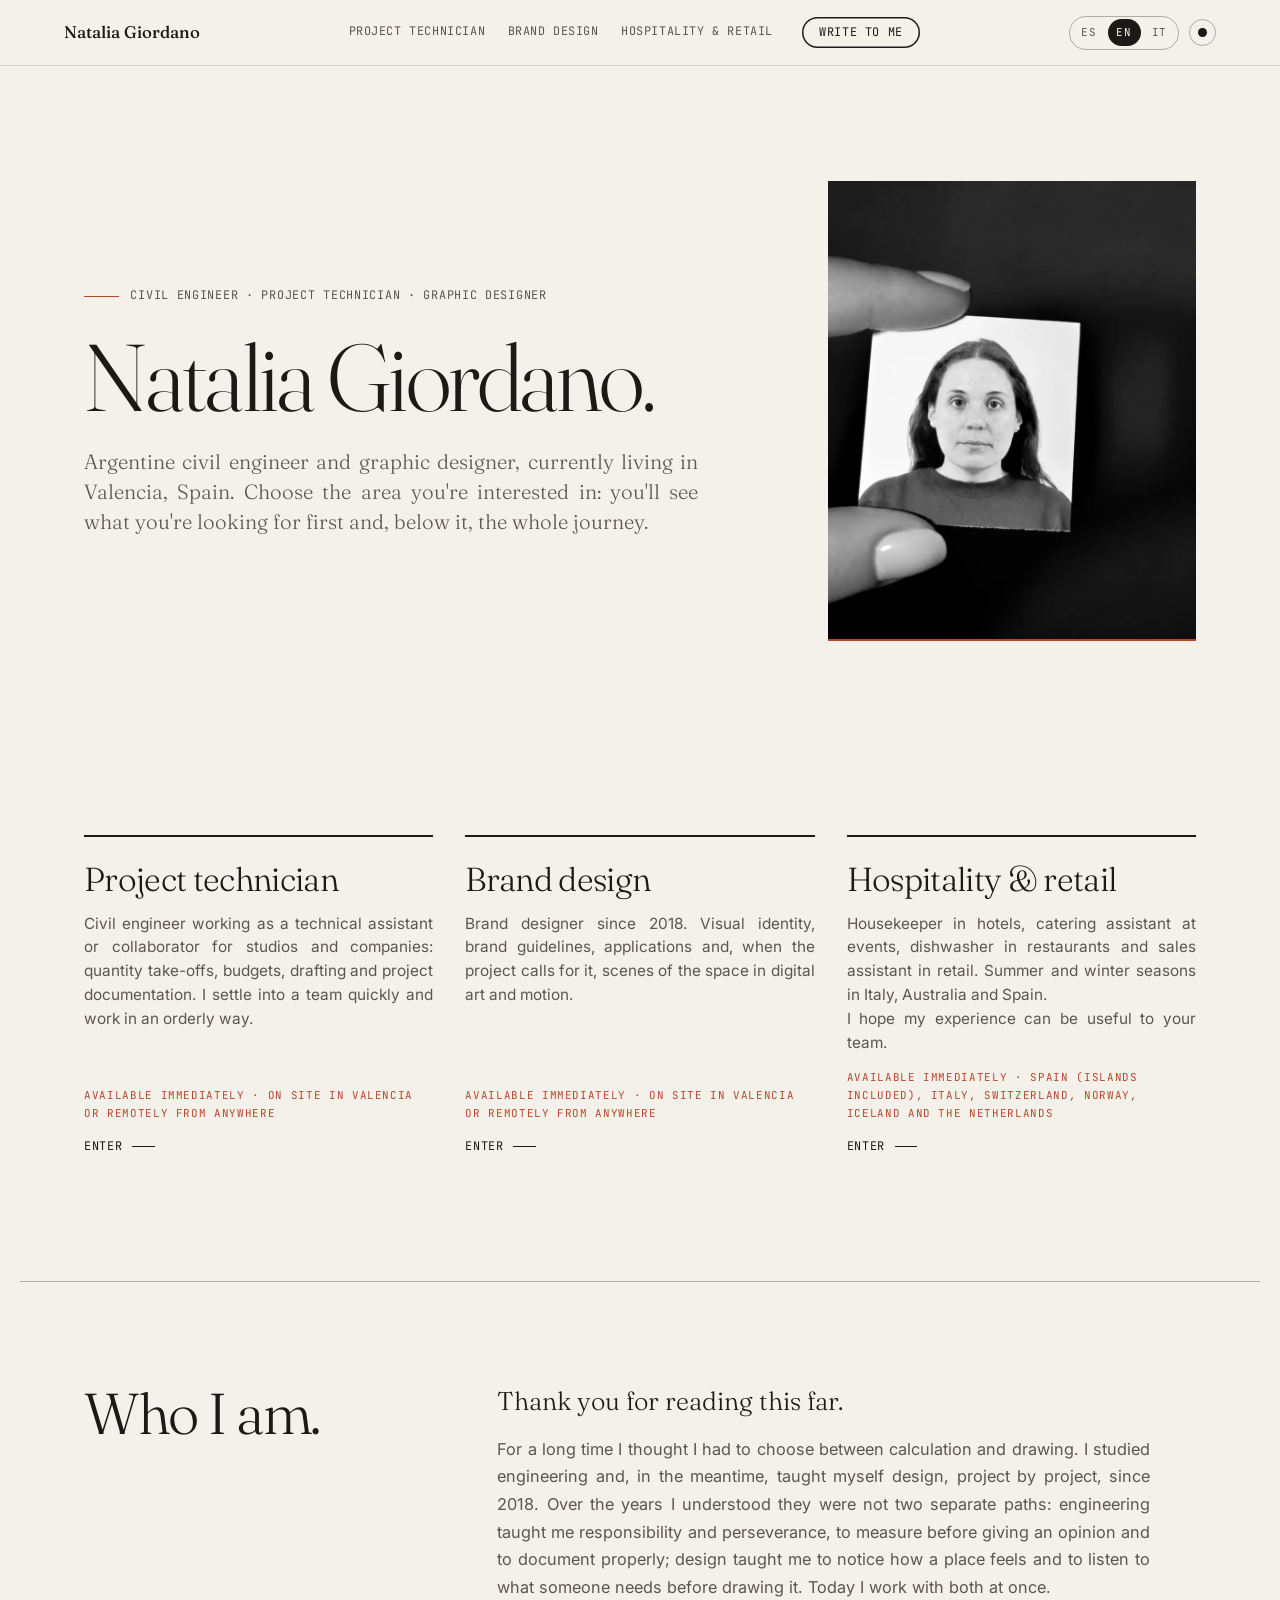
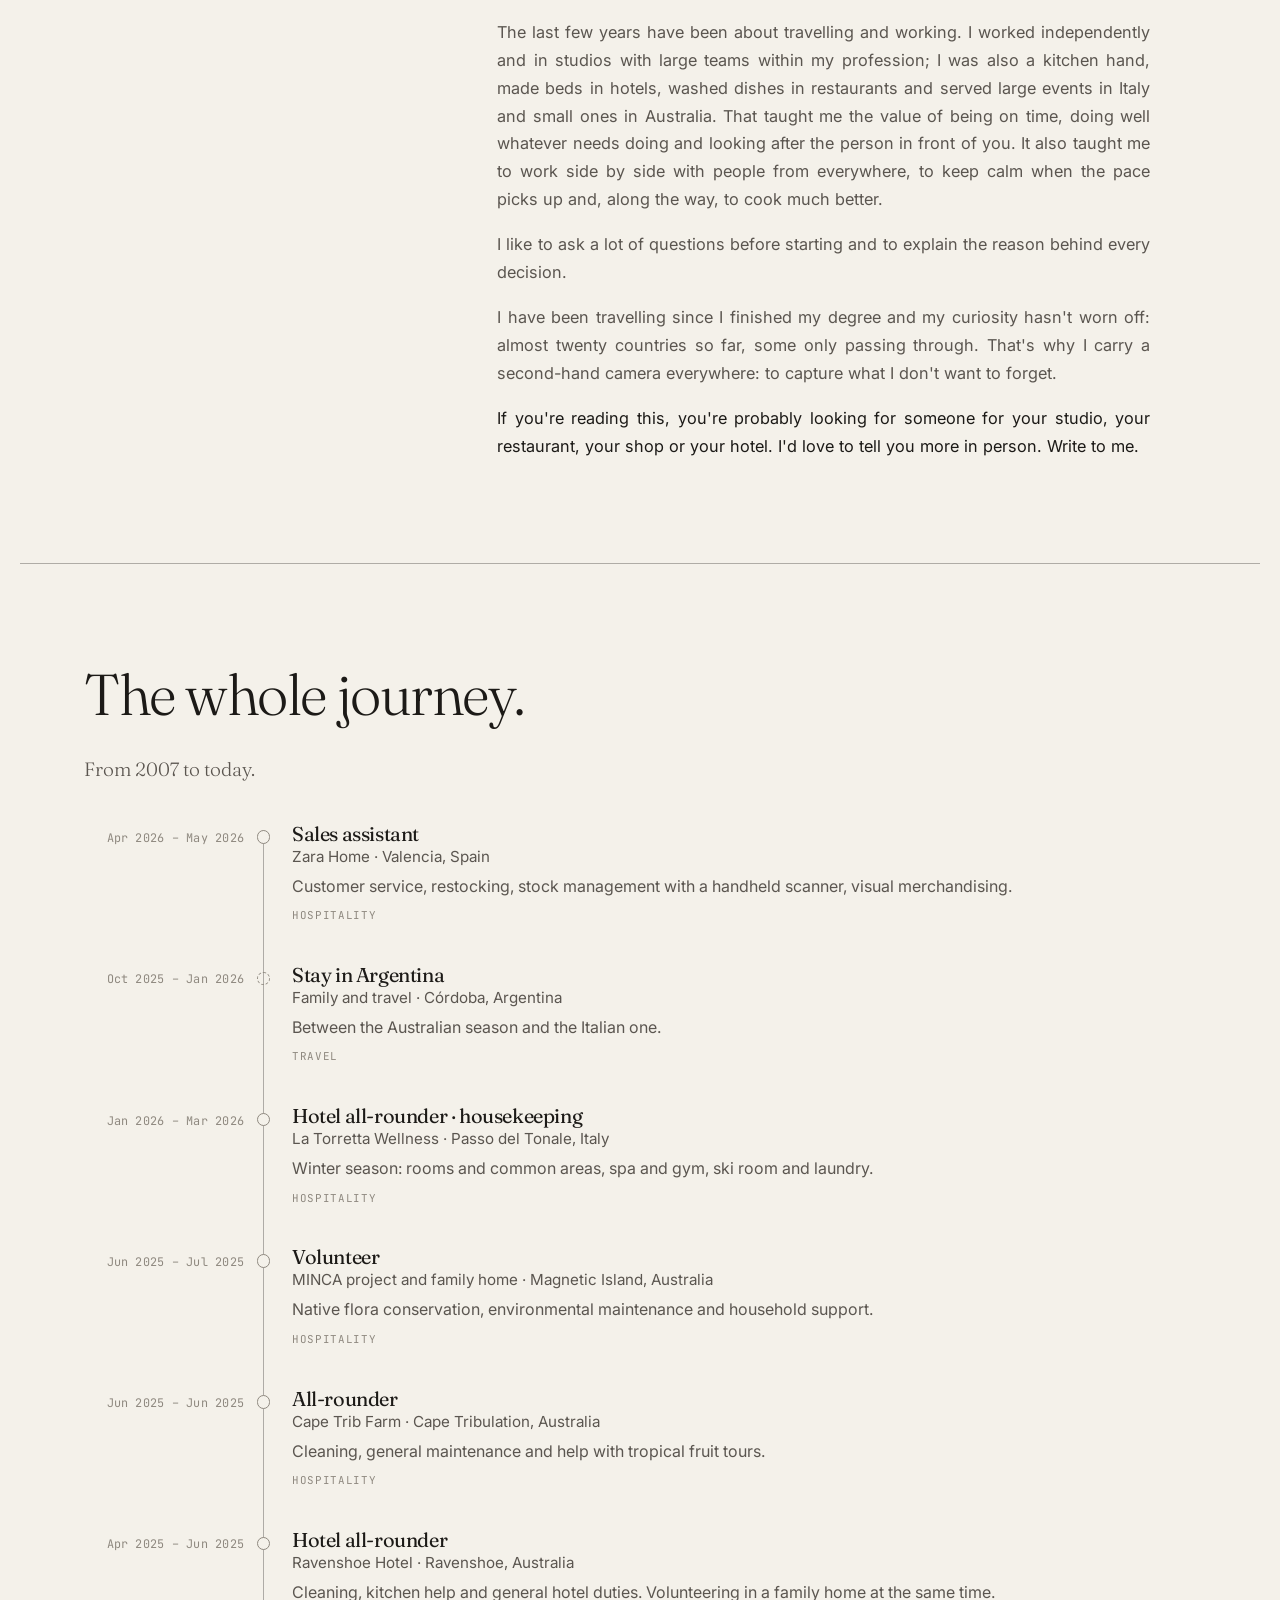
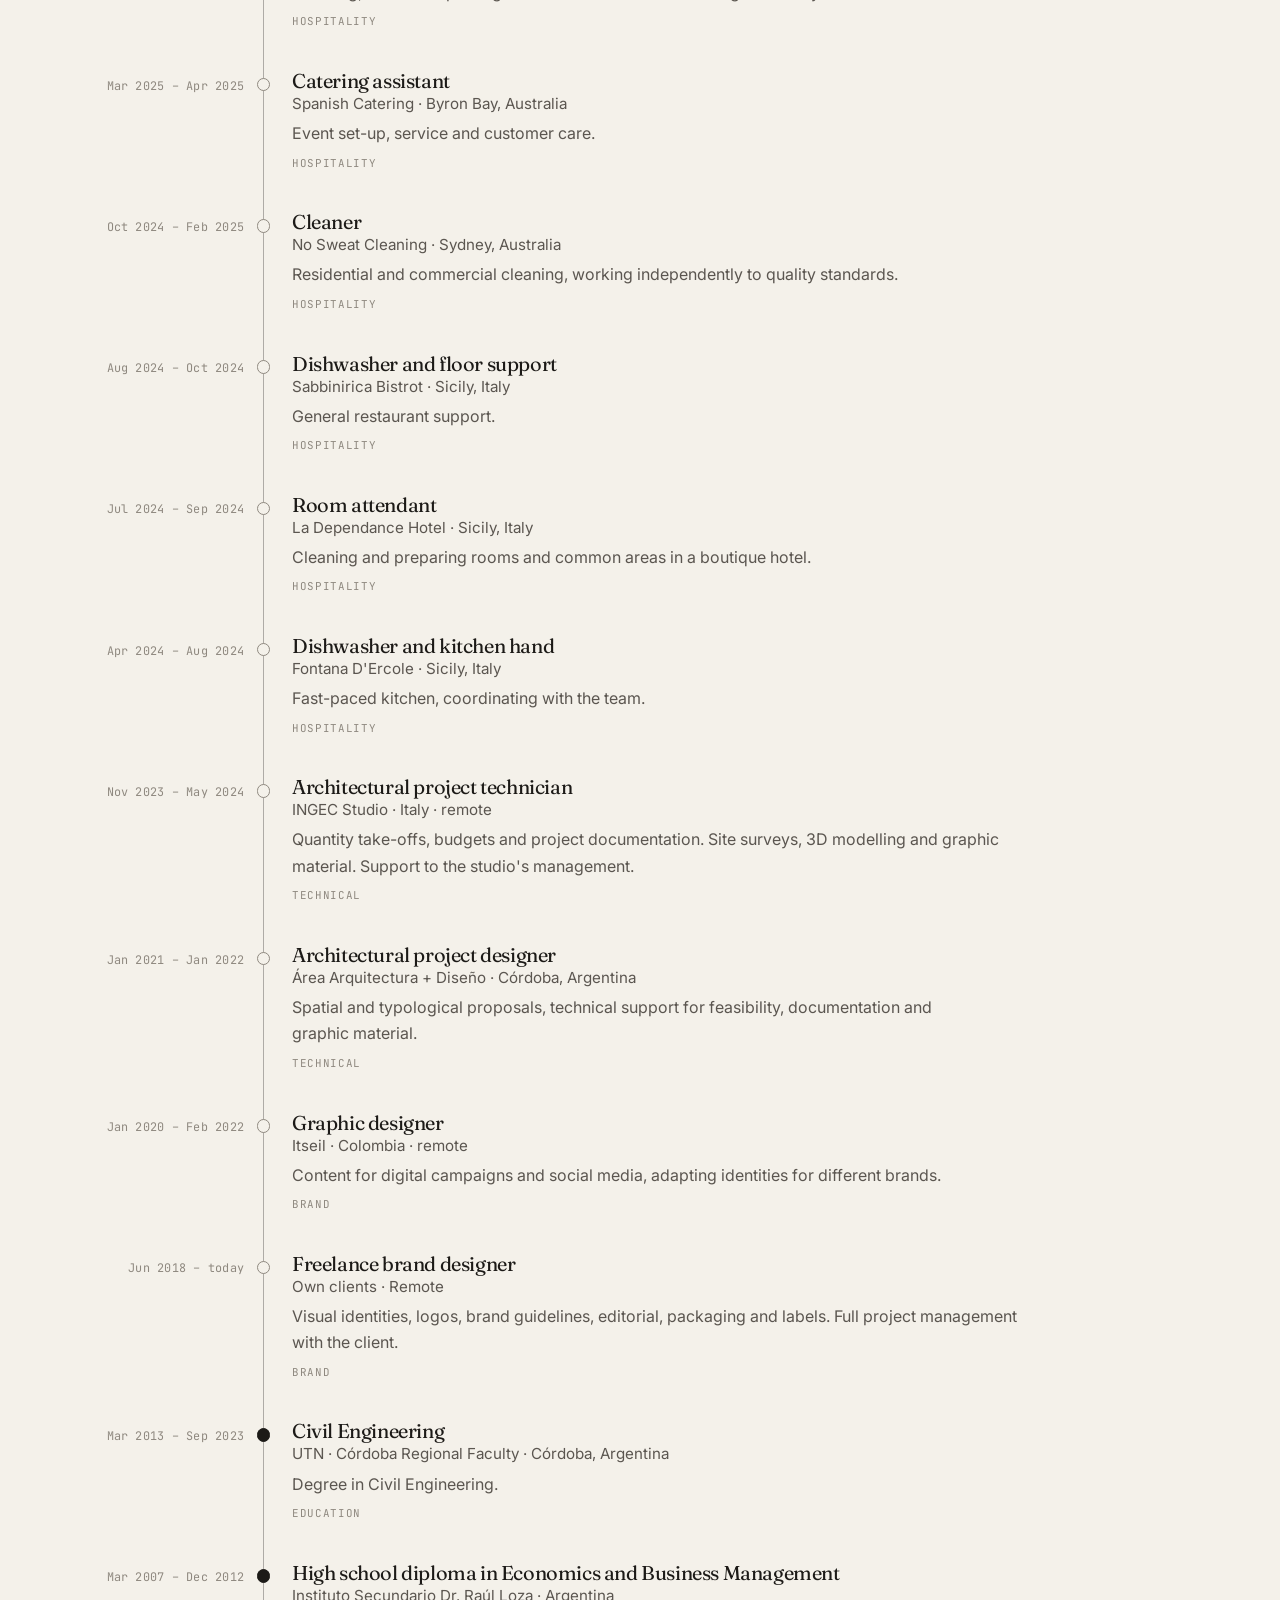
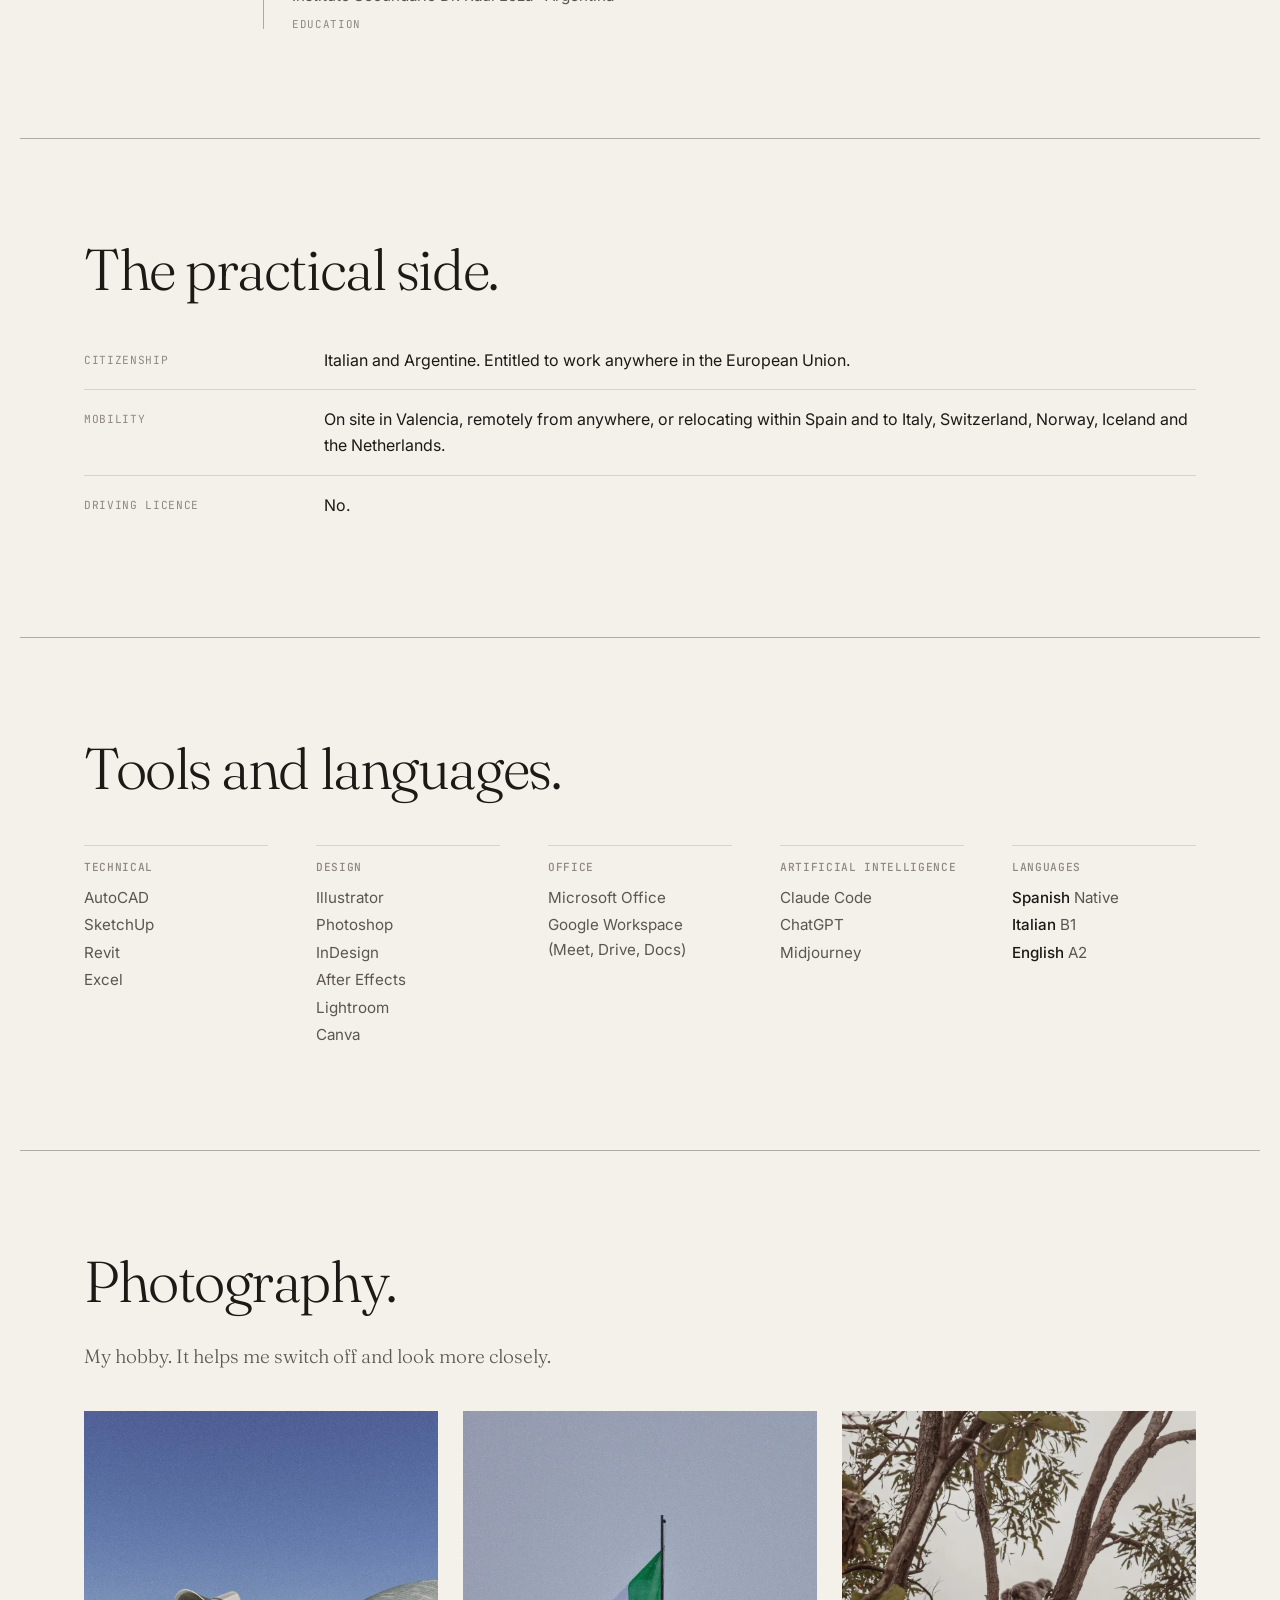
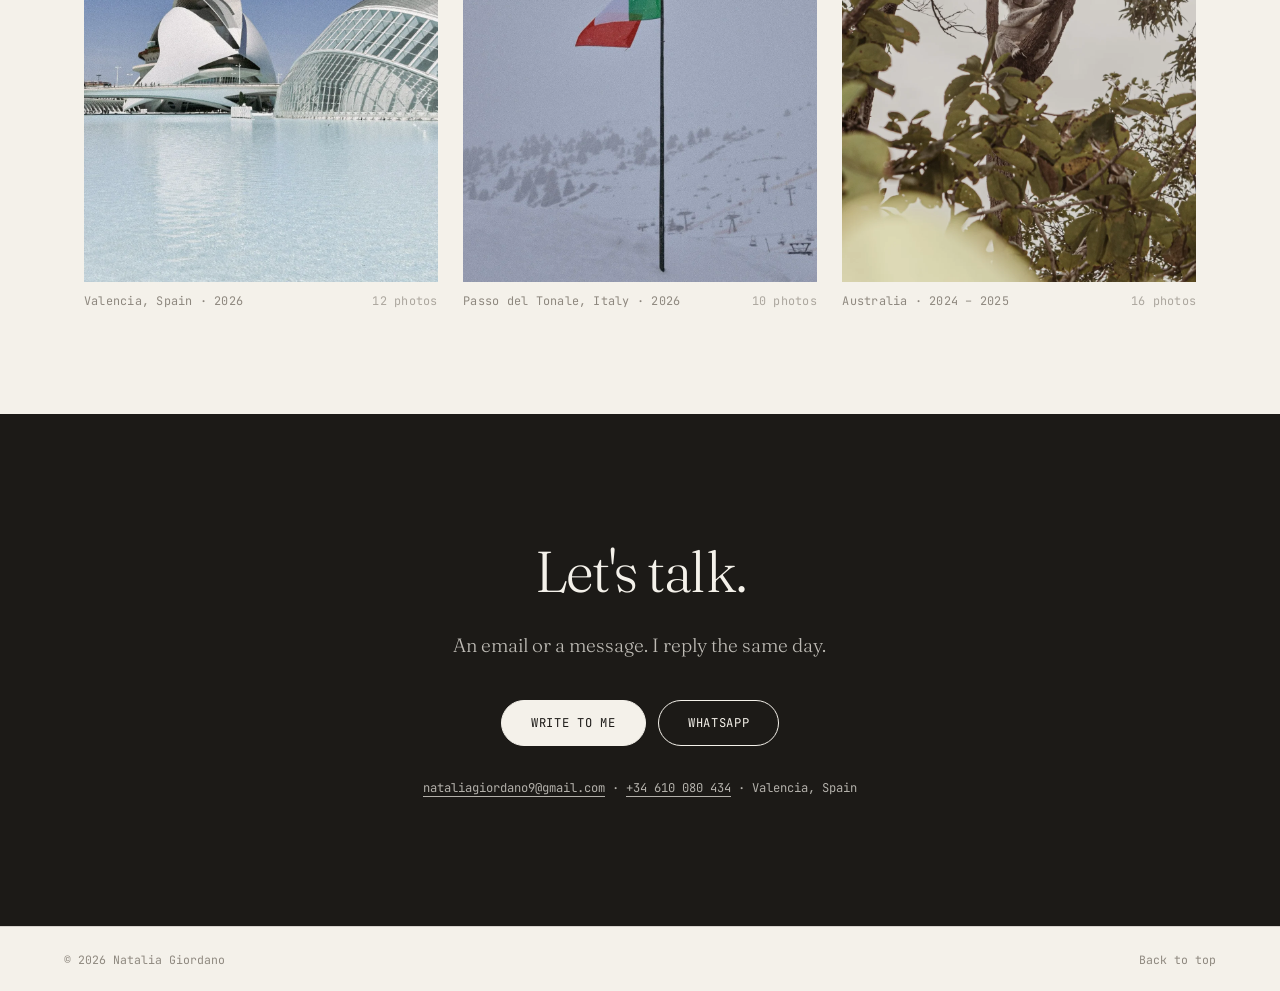
==== en/index.html @ eae091f3 "Portafolio de trabajo: tres puertas, ES/EN/IT Co-Authored-By: Claude Opus 5 <noreply@anthropic.com>" ====
<!DOCTYPE html>
<html lang="en" data-puerta="index">
<head>
<meta charset="utf-8">
<meta name="viewport" content="width=device-width, initial-scale=1">
<title>Natalia Giordano — Civil engineer · Brand designer</title>
<meta name="description" content="Civil engineer, project technician and brand designer in Valencia. Quantities and budgets, brand design, hospitality and retail.">
<meta property="og:title" content="Natalia Giordano — Civil engineer · Brand designer">
<meta property="og:description" content="Civil engineer, project technician and brand designer in Valencia. Quantities and budgets, brand design, hospitality and retail.">
<meta property="og:type" content="profile">
<link rel="preconnect" href="https://fonts.googleapis.com">
<link rel="preconnect" href="https://fonts.gstatic.com" crossorigin>
<link rel="stylesheet" href="https://fonts.googleapis.com/css2?family=Fraunces:ital,opsz,wght@0,9..144,300;0,9..144,400;0,9..144,500;1,9..144,300&family=Inter:wght@400;500&family=JetBrains+Mono:wght@400;500&display=swap">
<link rel="stylesheet" href="../styles.css?v=20260922">
<link rel="icon" href="../assets/favicon.svg" type="image/svg+xml">
<link rel="alternate" hreflang="es" href="../index.html"><link rel="alternate" hreflang="en" href="../en/index.html"><link rel="alternate" hreflang="it" href="../it/index.html">
<script src="../lib/tema.js?v=20260922"></script>
<script type="application/ld+json">
{"@context":"https://schema.org","@type":"Person","name":"Natalia Giordano","jobTitle":"Ingeniera civil · Técnica de proyectos · Diseñadora de marca","email":"mailto:nataliagiordano9@gmail.com","address":{"@type":"PostalAddress","addressLocality":"Valencia","addressCountry":"ES"}}
</script>
</head>
<body>
<a class="skip-link" href="#principal">Skip to content</a>
<header class="cab">
  <a class="cab-nombre" href="index.html">Natalia Giordano</a>
  <div class="cab-acciones">
    <div class="cab-idiomas" role="group" aria-label="Language"><a href="../index.html" hreflang="es" lang="es">ES</a><a href="../en/index.html" hreflang="en" lang="en" aria-current="true">EN</a><a href="../it/index.html" hreflang="it" lang="it">IT</a></div>
    <button class="cab-tema" type="button" data-tema aria-label="Switch between light and dark mode" title="Light / dark mode"><span class="tema-icono" aria-hidden="true"></span></button>
    <button class="cab-menu" type="button" aria-expanded="false" aria-controls="nav-principal" data-menu>Menu</button>
  </div>
  <nav id="nav-principal" class="cab-nav" aria-label="Areas">
    <ul>
      <li><a href="tecnica.html" data-sector="tecnica">Project technician</a></li><li><a href="marca.html" data-sector="marca">Brand design</a></li><li><a href="hosteleria.html" data-sector="hosteleria">Hospitality &amp; retail</a></li>
      <li><a href="#contacto" class="cab-contacto">Write to me</a></li>
    </ul>
  </nav>
</header>
<main><section class="hero hero-index" id="principal">
  <div class="hero-int">
    <p class="hero-rotulo">Civil engineer · Project technician · Graphic designer</p>
    <h1 class="hero-titulo">Natalia Giordano.</h1>
    <p class="hero-linea">Argentine civil engineer and graphic designer, currently living in Valencia, Spain. Choose the area you&#x27;re interested in: you&#x27;ll see what you&#x27;re looking for first and, below it, the whole journey.</p>
  </div>
  <div class="hero-foto"><img src="../assets/img/nati-carnet.webp" alt="Natalia Giordano" loading="eager"></div>
</section>
<section class="bloque bloque-puertas">
  <div class="puertas"><a class="puerta puerta-tecnica" href="tecnica.html" data-iman>
      <span class="puerta-nombre">Project technician</span>
      <span class="puerta-linea">Civil engineer working as a technical assistant or collaborator for studios and companies: quantity take-offs, budgets, drafting and project documentation. I settle into a team quickly and work in an orderly way.</span>
      <span class="puerta-disp mono">Available immediately · on site in Valencia or remotely from anywhere</span>
      <span class="puerta-ir">Enter</span>
    </a><a class="puerta puerta-marca" href="marca.html" data-iman>
      <span class="puerta-nombre">Brand design</span>
      <span class="puerta-linea">Brand designer since 2018. Visual identity, brand guidelines, applications and, when the project calls for it, scenes of the space in digital art and motion.</span>
      <span class="puerta-disp mono">Available immediately · on site in Valencia or remotely from anywhere</span>
      <span class="puerta-ir">Enter</span>
    </a><a class="puerta puerta-hosteleria" href="hosteleria.html" data-iman>
      <span class="puerta-nombre">Hospitality &amp; retail</span>
      <span class="puerta-linea">Housekeeper in hotels, catering assistant at events, dishwasher in restaurants and sales assistant in retail. Summer and winter seasons in Italy, Australia and Spain.<br>I hope my experience can be useful to your team.</span>
      <span class="puerta-disp mono">Available immediately · Spain (islands included), Italy, Switzerland, Norway, Iceland and the Netherlands</span>
      <span class="puerta-ir">Enter</span>
    </a></div>
</section>
<section class="bloque bloque-pres" id="quien">
  <h2 class="bloque-titulo">Who I am.</h2>
  <div class="pres"><p>Thank you for reading this far.</p><p>For a long time I thought I had to choose between calculation and drawing. I studied engineering and, in the meantime, taught myself design, project by project, since 2018. Over the years I understood they were not two separate paths: engineering taught me responsibility and perseverance, to measure before giving an opinion and to document properly; design taught me to notice how a place feels and to listen to what someone needs before drawing it. Today I work with both at once.</p><p>The last few years have been about travelling and working. I worked independently and in studios with large teams within my profession; I was also a kitchen hand, made beds in hotels, washed dishes in restaurants and served large events in Italy and small ones in Australia. That taught me the value of being on time, doing well whatever needs doing and looking after the person in front of you. It also taught me to work side by side with people from everywhere, to keep calm when the pace picks up and, along the way, to cook much better.</p><p>I like to ask a lot of questions before starting and to explain the reason behind every decision.</p><p>I have been travelling since I finished my degree and my curiosity hasn&#x27;t worn off: almost twenty countries so far, some only passing through. That&#x27;s why I carry a second-hand camera everywhere: to capture what I don&#x27;t want to forget.</p><p>If you&#x27;re reading this, you&#x27;re probably looking for someone for your studio, your restaurant, your shop or your hotel. I&#x27;d love to tell you more in person. Write to me.</p></div>
</section>
<section class="bloque bloque-tl" id="trayectoria">
  <h2 class="bloque-titulo">The whole journey.</h2>
  <p class="bloque-linea">From 2007 to today.</p>
  <ol class="tl"><li class="tl-item sector-hosteleria" data-reveal>
      <span class="tl-fecha">Apr 2026 – May 2026</span>
      <span class="tl-punto" aria-hidden="true"></span>
      <div class="tl-cuerpo">
        <h3 class="tl-puesto">Sales assistant</h3>
        <p class="tl-empresa">Zara Home · Valencia, Spain</p>
        <p class="tl-tareas">Customer service, restocking, stock management with a handheld scanner, visual merchandising.</p>
        <span class="tl-sector">Hospitality</span>
      </div>
    </li><li class="tl-item sector-viaje" data-reveal>
      <span class="tl-fecha">Oct 2025 – Jan 2026</span>
      <span class="tl-punto" aria-hidden="true"></span>
      <div class="tl-cuerpo">
        <h3 class="tl-puesto">Stay in Argentina</h3>
        <p class="tl-empresa">Family and travel · Córdoba, Argentina</p>
        <p class="tl-tareas">Between the Australian season and the Italian one.</p>
        <span class="tl-sector">Travel</span>
      </div>
    </li><li class="tl-item sector-hosteleria" data-reveal>
      <span class="tl-fecha">Jan 2026 – Mar 2026</span>
      <span class="tl-punto" aria-hidden="true"></span>
      <div class="tl-cuerpo">
        <h3 class="tl-puesto">Hotel all-rounder · housekeeping</h3>
        <p class="tl-empresa">La Torretta Wellness · Passo del Tonale, Italy</p>
        <p class="tl-tareas">Winter season: rooms and common areas, spa and gym, ski room and laundry.</p>
        <span class="tl-sector">Hospitality</span>
      </div>
    </li><li class="tl-item sector-hosteleria" data-reveal>
      <span class="tl-fecha">Jun 2025 – Jul 2025</span>
      <span class="tl-punto" aria-hidden="true"></span>
      <div class="tl-cuerpo">
        <h3 class="tl-puesto">Volunteer</h3>
        <p class="tl-empresa">MINCA project and family home · Magnetic Island, Australia</p>
        <p class="tl-tareas">Native flora conservation, environmental maintenance and household support.</p>
        <span class="tl-sector">Hospitality</span>
      </div>
    </li><li class="tl-item sector-hosteleria" data-reveal>
      <span class="tl-fecha">Jun 2025 – Jun 2025</span>
      <span class="tl-punto" aria-hidden="true"></span>
      <div class="tl-cuerpo">
        <h3 class="tl-puesto">All-rounder</h3>
        <p class="tl-empresa">Cape Trib Farm · Cape Tribulation, Australia</p>
        <p class="tl-tareas">Cleaning, general maintenance and help with tropical fruit tours.</p>
        <span class="tl-sector">Hospitality</span>
      </div>
    </li><li class="tl-item sector-hosteleria" data-reveal>
      <span class="tl-fecha">Apr 2025 – Jun 2025</span>
      <span class="tl-punto" aria-hidden="true"></span>
      <div class="tl-cuerpo">
        <h3 class="tl-puesto">Hotel all-rounder</h3>
        <p class="tl-empresa">Ravenshoe Hotel · Ravenshoe, Australia</p>
        <p class="tl-tareas">Cleaning, kitchen help and general hotel duties. Volunteering in a family home at the same time.</p>
        <span class="tl-sector">Hospitality</span>
      </div>
    </li><li class="tl-item sector-hosteleria" data-reveal>
      <span class="tl-fecha">Mar 2025 – Apr 2025</span>
      <span class="tl-punto" aria-hidden="true"></span>
      <div class="tl-cuerpo">
        <h3 class="tl-puesto">Catering assistant</h3>
        <p class="tl-empresa">Spanish Catering · Byron Bay, Australia</p>
        <p class="tl-tareas">Event set-up, service and customer care.</p>
        <span class="tl-sector">Hospitality</span>
      </div>
    </li><li class="tl-item sector-hosteleria" data-reveal>
      <span class="tl-fecha">Oct 2024 – Feb 2025</span>
      <span class="tl-punto" aria-hidden="true"></span>
      <div class="tl-cuerpo">
        <h3 class="tl-puesto">Cleaner</h3>
        <p class="tl-empresa">No Sweat Cleaning · Sydney, Australia</p>
        <p class="tl-tareas">Residential and commercial cleaning, working independently to quality standards.</p>
        <span class="tl-sector">Hospitality</span>
      </div>
    </li><li class="tl-item sector-hosteleria" data-reveal>
      <span class="tl-fecha">Aug 2024 – Oct 2024</span>
      <span class="tl-punto" aria-hidden="true"></span>
      <div class="tl-cuerpo">
        <h3 class="tl-puesto">Dishwasher and floor support</h3>
        <p class="tl-empresa">Sabbinirica Bistrot · Sicily, Italy</p>
        <p class="tl-tareas">General restaurant support.</p>
        <span class="tl-sector">Hospitality</span>
      </div>
    </li><li class="tl-item sector-hosteleria" data-reveal>
      <span class="tl-fecha">Jul 2024 – Sep 2024</span>
      <span class="tl-punto" aria-hidden="true"></span>
      <div class="tl-cuerpo">
        <h3 class="tl-puesto">Room attendant</h3>
        <p class="tl-empresa">La Dependance Hotel · Sicily, Italy</p>
        <p class="tl-tareas">Cleaning and preparing rooms and common areas in a boutique hotel.</p>
        <span class="tl-sector">Hospitality</span>
      </div>
    </li><li class="tl-item sector-hosteleria" data-reveal>
      <span class="tl-fecha">Apr 2024 – Aug 2024</span>
      <span class="tl-punto" aria-hidden="true"></span>
      <div class="tl-cuerpo">
        <h3 class="tl-puesto">Dishwasher and kitchen hand</h3>
        <p class="tl-empresa">Fontana D&#x27;Ercole · Sicily, Italy</p>
        <p class="tl-tareas">Fast-paced kitchen, coordinating with the team.</p>
        <span class="tl-sector">Hospitality</span>
      </div>
    </li><li class="tl-item sector-tecnica" data-reveal>
      <span class="tl-fecha">Nov 2023 – May 2024</span>
      <span class="tl-punto" aria-hidden="true"></span>
      <div class="tl-cuerpo">
        <h3 class="tl-puesto">Architectural project technician</h3>
        <p class="tl-empresa">INGEC Studio · Italy · remote</p>
        <p class="tl-tareas">Quantity take-offs, budgets and project documentation. Site surveys, 3D modelling and graphic material. Support to the studio&#x27;s management.</p>
        <span class="tl-sector">Technical</span>
      </div>
    </li><li class="tl-item sector-tecnica" data-reveal>
      <span class="tl-fecha">Jan 2021 – Jan 2022</span>
      <span class="tl-punto" aria-hidden="true"></span>
      <div class="tl-cuerpo">
        <h3 class="tl-puesto">Architectural project designer</h3>
        <p class="tl-empresa">Área Arquitectura + Diseño · Córdoba, Argentina</p>
        <p class="tl-tareas">Spatial and typological proposals, technical support for feasibility, documentation and graphic material.</p>
        <span class="tl-sector">Technical</span>
      </div>
    </li><li class="tl-item sector-marca" data-reveal>
      <span class="tl-fecha">Jan 2020 – Feb 2022</span>
      <span class="tl-punto" aria-hidden="true"></span>
      <div class="tl-cuerpo">
        <h3 class="tl-puesto">Graphic designer</h3>
        <p class="tl-empresa">Itseil · Colombia · remote</p>
        <p class="tl-tareas">Content for digital campaigns and social media, adapting identities for different brands.</p>
        <span class="tl-sector">Brand</span>
      </div>
    </li><li class="tl-item sector-marca" data-reveal>
      <span class="tl-fecha">Jun 2018 – today</span>
      <span class="tl-punto" aria-hidden="true"></span>
      <div class="tl-cuerpo">
        <h3 class="tl-puesto">Freelance brand designer</h3>
        <p class="tl-empresa">Own clients · Remote</p>
        <p class="tl-tareas">Visual identities, logos, brand guidelines, editorial, packaging and labels. Full project management with the client.</p>
        <span class="tl-sector">Brand</span>
      </div>
    </li><li class="tl-item sector-formacion" data-reveal>
      <span class="tl-fecha">Mar 2013 – Sep 2023</span>
      <span class="tl-punto" aria-hidden="true"></span>
      <div class="tl-cuerpo">
        <h3 class="tl-puesto">Civil Engineering</h3>
        <p class="tl-empresa">UTN · Córdoba Regional Faculty · Córdoba, Argentina</p>
        <p class="tl-tareas">Degree in Civil Engineering.</p>
        <span class="tl-sector">Education</span>
      </div>
    </li><li class="tl-item sector-formacion" data-reveal>
      <span class="tl-fecha">Mar 2007 – Dec 2012</span>
      <span class="tl-punto" aria-hidden="true"></span>
      <div class="tl-cuerpo">
        <h3 class="tl-puesto">High school diploma in Economics and Business Management</h3>
        <p class="tl-empresa">Instituto Secundario Dr. Raúl Loza · Argentina</p>
        
        <span class="tl-sector">Education</span>
      </div>
    </li></ol>
</section>
<section class="bloque bloque-ficha" id="ficha">
  <h2 class="bloque-titulo">The practical side.</h2>
  <dl class="ficha"><div class="ficha-fila"><dt>Citizenship</dt><dd>Italian and Argentine. Entitled to work anywhere in the European Union.</dd></div><div class="ficha-fila"><dt>Mobility</dt><dd>On site in Valencia, remotely from anywhere, or relocating within Spain and to Italy, Switzerland, Norway, Iceland and the Netherlands.</dd></div><div class="ficha-fila"><dt>Driving licence</dt><dd>No.</dd></div></dl>
</section>
<section class="bloque bloque-herr" id="herramientas">
  <h2 class="bloque-titulo">Tools and languages.</h2>
  <div class="herr"><div class="herr-grupo">
      <h3 class="herr-nombre">Technical</h3>
      <ul><li>AutoCAD</li><li>SketchUp</li><li>Revit</li><li>Excel</li></ul>
    </div><div class="herr-grupo">
      <h3 class="herr-nombre">Design</h3>
      <ul><li>Illustrator</li><li>Photoshop</li><li>InDesign</li><li>After Effects</li><li>Lightroom</li><li>Canva</li></ul>
    </div><div class="herr-grupo">
      <h3 class="herr-nombre">Office</h3>
      <ul><li>Microsoft Office</li><li>Google Workspace (Meet, Drive, Docs)</li></ul>
    </div><div class="herr-grupo">
      <h3 class="herr-nombre">Artificial intelligence</h3>
      <ul><li>Claude Code</li><li>ChatGPT</li><li>Midjourney</li></ul>
    </div>
    <div class="herr-grupo">
      <h3 class="herr-nombre">Languages</h3>
      <ul class="idiomas"><li><strong>Spanish</strong> Native</li><li><strong>Italian</strong> B1</li><li><strong>English</strong> A2</li></ul>
    </div>
  </div>
</section>
<section class="bloque bloque-foto" id="fotografia">
  <h2 class="bloque-titulo">Photography.</h2>
  <p class="bloque-linea">My hobby. It helps me switch off and look more closely.</p>
  <div class="series"><figure class="serie" data-serie data-reveal style="--desfase:0ms">
      <div class="serie-marco"><img src="../assets/img/foto-valencia-1.webp" alt="Valencia, Spain · 2026" loading="lazy" decoding="async" class=is-on><img src="../assets/img/foto-valencia-2.webp" alt="Valencia, Spain · 2026" loading="lazy" decoding="async"><img src="../assets/img/foto-valencia-3.webp" alt="Valencia, Spain · 2026" loading="lazy" decoding="async"><img src="../assets/img/foto-valencia-4.webp" alt="Valencia, Spain · 2026" loading="lazy" decoding="async"><img src="../assets/img/foto-valencia-5.webp" alt="Valencia, Spain · 2026" loading="lazy" decoding="async"><img src="../assets/img/foto-valencia-6.webp" alt="Valencia, Spain · 2026" loading="lazy" decoding="async"><img src="../assets/img/foto-valencia-7.webp" alt="Valencia, Spain · 2026" loading="lazy" decoding="async"><img src="../assets/img/foto-valencia-12.webp" alt="Valencia, Spain · 2026" loading="lazy" decoding="async"><img src="../assets/img/foto-valencia-8.webp" alt="Valencia, Spain · 2026" loading="lazy" decoding="async"><img src="../assets/img/foto-valencia-9.webp" alt="Valencia, Spain · 2026" loading="lazy" decoding="async"><img src="../assets/img/foto-valencia-10.webp" alt="Valencia, Spain · 2026" loading="lazy" decoding="async"><img src="../assets/img/foto-valencia-11.webp" alt="Valencia, Spain · 2026" loading="lazy" decoding="async"></div>
      <figcaption class="mono">Valencia, Spain · 2026 <span class="serie-n">12 photos</span></figcaption>
    </figure><figure class="serie" data-serie data-reveal style="--desfase:2200ms">
      <div class="serie-marco"><img src="../assets/img/foto-tonale-bandera.webp" alt="Passo del Tonale, Italy · 2026" loading="lazy" decoding="async" class=is-on><img src="../assets/img/foto-tonale-esquis.webp" alt="Passo del Tonale, Italy · 2026" loading="lazy" decoding="async"><img src="../assets/img/foto-tonale-2.webp" alt="Passo del Tonale, Italy · 2026" loading="lazy" decoding="async"><img src="../assets/img/foto-tonale-retrato.webp" alt="Passo del Tonale, Italy · 2026" loading="lazy" decoding="async"><img src="../assets/img/foto-tonale-3.webp" alt="Passo del Tonale, Italy · 2026" loading="lazy" decoding="async"><img src="../assets/img/foto-tonale-valle.webp" alt="Passo del Tonale, Italy · 2026" loading="lazy" decoding="async"><img src="../assets/img/foto-tonale-6.webp" alt="Passo del Tonale, Italy · 2026" loading="lazy" decoding="async"><img src="../assets/img/foto-tonale-1.webp" alt="Passo del Tonale, Italy · 2026" loading="lazy" decoding="async"><img src="../assets/img/foto-tonale-pico.webp" alt="Passo del Tonale, Italy · 2026" loading="lazy" decoding="async"><img src="../assets/img/foto-tonale-4.webp" alt="Passo del Tonale, Italy · 2026" loading="lazy" decoding="async"></div>
      <figcaption class="mono">Passo del Tonale, Italy · 2026 <span class="serie-n">10 photos</span></figcaption>
    </figure><figure class="serie" data-serie data-reveal style="--desfase:4400ms">
      <div class="serie-marco"><img src="../assets/img/foto-australia-1.webp" alt="Australia · 2024 – 2025" loading="lazy" decoding="async" class=is-on><img src="../assets/img/foto-au-ballena.webp" alt="Australia · 2024 – 2025" loading="lazy" decoding="async"><img src="../assets/img/foto-au-medusa.webp" alt="Australia · 2024 – 2025" loading="lazy" decoding="async"><img src="../assets/img/foto-australia-2.webp" alt="Australia · 2024 – 2025" loading="lazy" decoding="async"><img src="../assets/img/foto-au-opera-1.webp" alt="Australia · 2024 – 2025" loading="lazy" decoding="async"><img src="../assets/img/foto-au-delfines.webp" alt="Australia · 2024 – 2025" loading="lazy" decoding="async"><img src="../assets/img/foto-au-surf-2.webp" alt="Australia · 2024 – 2025" loading="lazy" decoding="async"><img src="../assets/img/foto-au-ola.webp" alt="Australia · 2024 – 2025" loading="lazy" decoding="async"><img src="../assets/img/foto-australia-4.webp" alt="Australia · 2024 – 2025" loading="lazy" decoding="async"><img src="../assets/img/foto-au-opera-2.webp" alt="Australia · 2024 – 2025" loading="lazy" decoding="async"><img src="../assets/img/foto-au-playa-3.webp" alt="Australia · 2024 – 2025" loading="lazy" decoding="async"><img src="../assets/img/foto-australia-5.webp" alt="Australia · 2024 – 2025" loading="lazy" decoding="async"><img src="../assets/img/foto-au-playa-4.webp" alt="Australia · 2024 – 2025" loading="lazy" decoding="async"><img src="../assets/img/foto-australia-6.webp" alt="Australia · 2024 – 2025" loading="lazy" decoding="async"><img src="../assets/img/foto-au-camping.webp" alt="Australia · 2024 – 2025" loading="lazy" decoding="async"><img src="../assets/img/foto-au-playa-2.webp" alt="Australia · 2024 – 2025" loading="lazy" decoding="async"></div>
      <figcaption class="mono">Australia · 2024 – 2025 <span class="serie-n">16 photos</span></figcaption>
    </figure></div>
</section>
<section class="bloque bloque-contacto inv" id="contacto">
  <h2 class="bloque-titulo">Let&#x27;s talk.</h2>
  <p class="bloque-linea">An email or a message. I reply the same day.</p>
  <div class="contacto-botones">
    <a class="btn btn-blanco" href="mailto:nataliagiordano9@gmail.com?subject=Contact%20from%20the%20website" data-iman data-correo="nataliagiordano9@gmail.com" data-asunto="Contact from the website" data-l-titulo="Write to" data-l-copiar="Copy" data-l-copiado="Email copied" data-l-gmail="Open in Gmail" data-l-outlook="Open in Outlook" data-l-app="Mail app" data-l-cerrar="Close">Write to me</a>
    <a class="btn btn-borde" href="https://wa.me/34610080434?text=Hi%20Natalia%2C%20I%20saw%20your%20portfolio%20and%20I%27d%20like%20to%20get%20in%20touch." target="_blank" rel="noopener" data-iman>WhatsApp</a>
  </div>
  <p class="contacto-datos"><a href="mailto:nataliagiordano9@gmail.com?subject=Contact%20from%20the%20website" data-correo="nataliagiordano9@gmail.com" data-asunto="Contact from the website" data-l-titulo="Write to" data-l-copiar="Copy" data-l-copiado="Email copied" data-l-gmail="Open in Gmail" data-l-outlook="Open in Outlook" data-l-app="Mail app" data-l-cerrar="Close">nataliagiordano9@gmail.com</a> · <a href="https://wa.me/34610080434?text=Hi%20Natalia%2C%20I%20saw%20your%20portfolio%20and%20I%27d%20like%20to%20get%20in%20touch." target="_blank" rel="noopener">+34 610 080 434</a> · Valencia, Spain</p>
</section>
</main><footer class="pie">
  <span>© 2026 Natalia Giordano</span>
  <a href="#principal">Back to top</a>
</footer>
<script defer src="../lib/manifest.js?v=20260922"></script>
<script defer src="../main.js?v=20260922"></script>
</body>
</html>
---- styles.css ----
/* =============================================================
   Natalia Giordano · portafolio (tres puertas)
   1. Tokens · claro por defecto, oscuro con [data-tema="oscuro"]
   ============================================================= */
:root {
  --bg: #F4F1EA;
  --bg-2: #ECE8DF;
  --bg-3: #FFFFFF;
  --fg: #1C1A17;
  --fg-2: #5B5650;
  --fg-3: #8E887F;
  --linea: rgba(28,26,23,.14);
  --linea-2: rgba(28,26,23,.32);
  --inv-bg: #1C1A17;
  --inv-fg: #F4F1EA;
  --acento: #B5472C;
  --sombra: 0 24px 50px -30px rgba(28,26,23,.35);

  --serif: "Fraunces", "Iowan Old Style", Georgia, serif;
  --sans: "Inter", "Segoe UI", system-ui, sans-serif;
  --mono: "JetBrains Mono", ui-monospace, Menlo, monospace;
  --ease: cubic-bezier(0.16, 1, 0.3, 1);
  --gutter: clamp(1.1rem, 5vw, 5rem);
  --ancho: 1240px;
  color-scheme: light;
}
:root[data-tema="oscuro"] {
  --bg: #15161A;
  --bg-2: #1D1F24;
  --bg-3: #23262C;
  --fg: #ECE8DF;
  --fg-2: #A9A49B;
  --fg-3: #77726A;
  --linea: rgba(236,232,223,.14);
  --linea-2: rgba(236,232,223,.34);
  --inv-bg: #ECE8DF;
  --inv-fg: #15161A;
  --acento: #D9714F;
  --sombra: 0 24px 50px -30px rgba(0,0,0,.7);
  color-scheme: dark;
}

/* =============================================================
   2. Base
   ============================================================= */
*, *::before, *::after { box-sizing: border-box; margin: 0; }
html { -webkit-text-size-adjust: 100%; overflow-x: clip; scroll-behavior: smooth; scroll-padding-top: 5rem; }
@media (prefers-reduced-motion: reduce) { html { scroll-behavior: auto; } }
body { font-family: var(--sans); font-size: 16px; line-height: 1.65; color: var(--fg); background: var(--bg); -webkit-font-smoothing: antialiased; overflow-x: clip; transition: background .4s, color .4s; }
img, svg { display: block; max-width: 100%; }
img { height: auto; }
button { font: inherit; color: inherit; cursor: pointer; border: 0; background: none; }
a { color: inherit; text-decoration: none; }
ul, ol { list-style: none; padding: 0; }
p { text-wrap: pretty; }
h1, h2, h3 { font-family: var(--serif); font-weight: 300; line-height: 1; letter-spacing: -0.02em; text-wrap: balance; }
::selection { background: var(--acento); color: #fff; }
:focus-visible { outline: 2px solid var(--acento); outline-offset: 3px; }
.mono { font-family: var(--mono); font-size: .74rem; letter-spacing: .02em; }
.skip-link { position: fixed; top: -100px; left: 1rem; padding: .6rem 1rem; background: var(--inv-bg); color: var(--inv-fg); z-index: 9999; }
.skip-link:focus { top: 1rem; }

/* =============================================================
   3. Cabecera
   ============================================================= */
.cab { position: sticky; top: 0; z-index: 50; display: flex; align-items: center; justify-content: space-between; gap: 1rem; padding: .9rem var(--gutter); background: color-mix(in srgb, var(--bg) 84%, transparent); backdrop-filter: blur(14px); -webkit-backdrop-filter: blur(14px); border-bottom: 1px solid var(--linea); }
.cab-nombre { font-family: var(--serif); font-size: 1.05rem; font-weight: 500; }
.cab-acciones { display: flex; align-items: center; gap: .6rem; order: 3; }
.cab-idiomas { display: inline-flex; gap: .15rem; border: 1px solid var(--linea-2); border-radius: 999px; padding: .15rem; }
.cab-idiomas a { padding: .3rem .55rem; border-radius: 999px; font-family: var(--mono); font-size: .68rem; letter-spacing: .06em; color: var(--fg-2); transition: background .3s, color .3s; }
.cab-idiomas a:hover { color: var(--fg); }
.cab-idiomas a[aria-current="true"] { background: var(--fg); color: var(--bg); }
.correo-caja { position: fixed; inset: 0; z-index: 200; display: grid; place-items: center; padding: 1rem; background: rgba(20,18,16,.55); opacity: 0; pointer-events: none; transition: opacity .3s; }
.correo-caja.is-on { opacity: 1; pointer-events: auto; }
.correo-panel { background: var(--bg); color: var(--fg); width: min(100%, 40rem); padding: 2rem 1.6rem 1.4rem; border-radius: 10px; display: grid; gap: .9rem; text-align: center; box-shadow: var(--sombra); transform: translateY(12px); transition: transform .5s var(--ease); }
.correo-caja.is-on .correo-panel { transform: none; }
.correo-titulo { color: var(--fg-3); text-transform: uppercase; letter-spacing: .06em; }
.correo-dir { font-family: var(--serif); font-size: clamp(1.15rem, 3.4vw, 1.6rem); font-weight: 300; letter-spacing: -.01em; word-break: break-all; border-bottom: 1px solid var(--linea-2); padding-bottom: .3rem; justify-self: center; }
.correo-dir:hover { border-color: var(--acento); }
.correo-estado { min-height: 1.2em; color: var(--acento); }
.correo-opciones { display: grid; gap: .6rem; }
.correo-opciones .btn { text-align: center; white-space: nowrap; padding-inline: 1.1rem; font-size: .7rem; min-width: 0; }
.correo-cerrar { color: var(--fg-3); padding: .6rem; }
.correo-cerrar:hover { color: var(--fg); }
html.con-caja { overflow: hidden; }
.correo-opciones { grid-template-columns: 1fr; }
@media (min-width: 720px) { .correo-opciones { grid-template-columns: repeat(3, max-content); justify-content: center; } }
.aviso { position: fixed; left: 50%; bottom: 1.6rem; transform: translate(-50%, 1rem); background: var(--fg); color: var(--bg); font-family: var(--mono); font-size: .74rem; letter-spacing: .05em; padding: .7rem 1.2rem; border-radius: 999px; opacity: 0; pointer-events: none; transition: opacity .3s, transform .5s var(--ease); z-index: 100; }
.aviso.is-on { opacity: 1; transform: translate(-50%, 0); }
.contacto-datos a { border-bottom: 1px solid currentColor; }
.cab-tema { width: 1.7rem; height: 1.7rem; border-radius: 50%; border: 1px solid var(--linea-2); display: grid; place-items: center; transition: border-color .3s; }
.cab-tema:hover { border-color: var(--fg); }
.tema-icono { width: .55rem; height: .55rem; border-radius: 50%; background: var(--fg); transition: transform .5s var(--ease); }
:root[data-tema="oscuro"] .tema-icono { transform: scale(.5); }
.cab-menu { padding: .4rem .85rem; border: 1px solid var(--linea-2); border-radius: 999px; font-family: var(--mono); font-size: .72rem; letter-spacing: .05em; text-transform: uppercase; }
.cab-nav { display: none; }
.cab-nav.is-abierta { display: block; position: absolute; left: 0; right: 0; top: 100%; background: var(--bg); padding: .6rem var(--gutter) 1.2rem; border-bottom: 1px solid var(--linea); box-shadow: var(--sombra); }
.cab-nav ul { display: flex; flex-direction: column; gap: .15rem; }
.cab-nav a { display: inline-block; padding: .5rem 0; font-family: var(--mono); font-size: .74rem; letter-spacing: .05em; text-transform: uppercase; color: var(--fg-2); border-bottom: 1px solid transparent; transition: color .3s, border-color .3s; }
.cab-nav a:hover { color: var(--fg); }
.cab-nav a.is-activa { color: var(--fg); border-bottom-color: var(--acento); }
.cab-contacto { color: var(--fg) !important; white-space: nowrap; }
@media (min-width: 960px) {
  .cab-menu { display: none; }
  .cab-nav { display: block; position: static; }
  .cab-nav ul { flex-direction: row; align-items: center; gap: 1.4rem; }
  .cab-nav ul { flex-wrap: nowrap; }
  .cab-contacto { margin-left: .4rem; padding: .6rem 1.1rem !important; line-height: 1; border: 0 !important; box-shadow: inset 0 0 0 1.5px var(--fg); border-radius: 999px; display: inline-flex; align-items: center; transform: translateZ(0); }
  .cab-contacto:hover { background: var(--fg); color: var(--bg) !important; box-shadow: inset 0 0 0 1.5px var(--fg); }
}

/* =============================================================
   4. Botones
   ============================================================= */
.btn { display: inline-block; padding: 1rem 1.8rem; border-radius: 999px; font-family: var(--mono); font-size: .76rem; letter-spacing: .06em; text-transform: uppercase; line-height: 1; transition: transform .6s var(--ease), background .35s, color .35s, border-color .35s; will-change: transform; }
.btn-blanco { background: var(--fg); color: var(--bg); border: 1px solid var(--fg); }
.btn-blanco:hover { background: var(--acento); border-color: var(--acento); color: #fff; }
.btn-borde { border: 1px solid var(--fg); color: var(--fg); }
.btn-borde:hover { background: var(--fg); color: var(--bg); }
.inv .btn-blanco { background: var(--inv-fg); color: var(--inv-bg); border-color: var(--inv-fg); }
.inv .btn-blanco:hover { background: var(--acento); border-color: var(--acento); color: #fff; }
.inv .btn-borde { border-color: var(--inv-fg); color: var(--inv-fg); }
.inv .btn-borde:hover { background: var(--inv-fg); color: var(--inv-bg); }

/* =============================================================
   5. Hero
   ============================================================= */
.hero { display: grid; gap: 2.4rem; padding: clamp(3.5rem, 9vw, 7rem) var(--gutter) clamp(3rem, 7vw, 5.5rem); max-width: var(--ancho); margin-inline: auto; min-height: 74vh; align-content: center; }
.hero-int { max-width: 44rem; }
.hero-rotulo { font-family: var(--mono); font-size: .74rem; letter-spacing: .06em; text-transform: uppercase; color: var(--fg-2); margin-bottom: 1.6rem; display: flex; align-items: center; gap: .7rem; }
.hero-rotulo::before { content: ""; width: 2.2rem; height: 1px; background: var(--acento); flex: none; }
.hero-titulo { font-size: clamp(2.6rem, 7.4vw, 6.4rem); font-weight: 300; letter-spacing: -.03em; line-height: .95; max-width: 15ch; text-transform: none; }
.hero-linea { font-family: var(--serif); font-size: clamp(1.1rem, 1.6vw, 1.35rem); font-weight: 300; margin-top: 1.6rem; max-width: 30em; line-height: 1.45; color: var(--fg-2); text-align: justify; hyphens: manual; -webkit-hyphens: manual; text-wrap: initial; }
.hero-linea + .hero-linea { margin-top: .6rem; }
.hero-disp { margin-top: 1.4rem; color: var(--acento); text-transform: uppercase; letter-spacing: .06em; }
.hero-botones { display: flex; flex-wrap: wrap; gap: .8rem; margin-top: 2.4rem; }
.hero-foto { aspect-ratio: 4 / 5; width: min(100%, 20rem); justify-self: start; background: var(--bg-2); position: relative; overflow: clip; }
.hero-foto img { width: 100%; height: 100%; object-fit: cover; }
.hero-foto::after { content: ""; position: absolute; left: 0; right: 0; bottom: 0; height: 2px; background: var(--acento); }
.js .hero-int > * { opacity: 0; transform: translateY(12px); animation: subir .9s var(--ease) forwards; }
.js .hero-int > *:nth-child(2) { animation-delay: .1s; }
.js .hero-int > *:nth-child(3) { animation-delay: .22s; }
.js .hero-int > *:nth-child(4) { animation-delay: .34s; }
@keyframes subir { to { opacity: 1; transform: none; } }
@media (min-width: 960px) {
  .hero { grid-template-columns: 1.4fr 1fr; align-items: center; }
  .hero-foto { justify-self: end; width: min(100%, 23rem); }
}

/* =============================================================
   6. Bloques
   ============================================================= */
.bloque { padding: clamp(3.5rem, 8vw, 6.5rem) var(--gutter); max-width: var(--ancho); margin-inline: auto; }
.bloque + .bloque { border-top: 1px solid var(--linea-2); }
.bloque-titulo { font-size: clamp(1.9rem, 4.6vw, 3.6rem); font-weight: 300; letter-spacing: -.025em; text-transform: none; margin-bottom: clamp(1.6rem, 4vw, 3rem); }
.bloque-titulo::first-letter { text-transform: uppercase; }
.bloque-linea { font-family: var(--serif); font-size: clamp(1.05rem, 1.5vw, 1.3rem); font-weight: 300; max-width: 34em; margin-top: -1rem; margin-bottom: 2.5rem; color: var(--fg-2); line-height: 1.45; }
.nota { font-size: .85rem; color: var(--fg-3); margin-top: 1.4rem; }

/* Presentación */
.pres { display: grid; gap: 1.1rem; max-width: 40em; font-size: 1.02rem; line-height: 1.7; color: var(--fg-2); }
.pres p { text-align: justify; hyphens: auto; -webkit-hyphens: auto; text-wrap: initial; }
.pres p:first-child { text-align: left; }
.pres p:first-child { font-family: var(--serif); font-weight: 300; font-size: clamp(1.3rem, 2vw, 1.7rem); line-height: 1.3; color: var(--fg); }
.pres p:last-child { color: var(--fg); }
@media (min-width: 960px) { .bloque-pres { display: grid; grid-template-columns: 1fr 2fr; column-gap: 4rem; align-items: start; } .bloque-pres .bloque-titulo { margin-bottom: 0; } }

/* Puertas (index) */
.puertas { display: grid; gap: 1rem; }
.puerta { display: grid; grid-template-rows: auto 1fr auto auto; gap: .9rem; padding: 1.6rem 0 1.4rem; border-top: 2px solid var(--fg); transition: border-color .4s; min-height: 15rem; }
.puerta:hover { border-top-color: var(--acento); }
.puerta-nombre { font-family: var(--serif); font-weight: 300; font-size: clamp(1.6rem, 2.6vw, 2.2rem); line-height: 1.05; letter-spacing: -.02em; }
.puerta-linea { font-size: .96rem; line-height: 1.55; color: var(--fg-2); text-align: justify; hyphens: auto; -webkit-hyphens: auto; }
.puerta-disp { color: var(--acento); text-transform: uppercase; letter-spacing: .06em; font-size: .68rem; }
.puerta-ir { align-self: end; font-family: var(--mono); font-size: .74rem; letter-spacing: .06em; text-transform: uppercase; display: inline-flex; align-items: center; gap: .6rem; }
.puerta-ir::after { content: ""; width: 1.4rem; height: 1px; background: currentColor; transition: width .5s var(--ease); }
.puerta:hover .puerta-ir::after { width: 2.6rem; }
@media (min-width: 720px) { .puertas { grid-template-columns: repeat(3, 1fr); gap: 2rem; } }

/* Pilares */
.pilares { display: grid; gap: 2.2rem; }
.pilar { padding-top: 1.2rem; border-top: 1px solid var(--linea-2); }
.pilar-nombre { font-family: var(--serif); font-size: 1.35rem; font-weight: 400; margin-bottom: .7rem; }
.pilar p { color: var(--fg-2); }
@media (min-width: 720px) { .pilares { grid-template-columns: repeat(3, 1fr); gap: 3rem; } }

/* Muestras: todas del mismo tamaño */
.muestras { display: grid; gap: 1.4rem; grid-template-columns: repeat(2, minmax(0, 1fr)); }
.muestra { display: grid; gap: .6rem; align-content: start; }
.muestra-img { aspect-ratio: 4 / 5; background: var(--bg-2); overflow: clip; position: relative; }
.muestra-img img, .muestra-img video { width: 100%; height: 100%; object-fit: cover; display: block; transition: transform 1.4s var(--ease); }
.muestra-img video::-webkit-media-controls, .muestra-img video::-webkit-media-controls-overlay-play-button { display: none !important; }
.ajuste-contener img, .ajuste-contener video { object-fit: contain; }
.muestra:hover .muestra-img:not(.ajuste-contener) img { transform: scale(1.02); }
.muestra-hueco { display: grid; place-items: center; border: 1px dashed var(--linea-2); font-family: var(--mono); font-size: .72rem; color: var(--fg-3); }
.muestra figcaption { font-family: var(--mono); font-size: .72rem; letter-spacing: .02em; color: var(--fg-2); }
.muestra-ancha { grid-column: span 2; }
.muestra-fila { grid-column: 1 / -1; }
.muestra-grande { grid-column: 1 / -1; }
.muestra-grande .muestra-img { aspect-ratio: auto; height: auto; background: transparent; max-width: 62%; margin-inline: auto; }
.muestra-grande .muestra-img img { height: auto; object-fit: contain; }
.muestra-grande figcaption { text-align: center; }
.muestra-rota { position: relative; cursor: pointer; background: #fff; }
.muestra-rota img { position: absolute; inset: 0; width: 100%; height: 100%; object-fit: contain; opacity: 0; transition: opacity .6s var(--ease); }
.muestra-rota img.is-on { opacity: 1; }
/* fila justificada: imágenes con la misma altura, anchos según su proporción */
.muestras-par { grid-column: 1 / -1; display: grid; gap: clamp(1rem, 2.5vw, 2rem); align-items: start; }
.muestras-par .muestra { grid-column: auto; }
.muestra-par .muestra-img { aspect-ratio: auto; height: auto; background: transparent; }
.muestra-par .muestra-img img { height: auto; object-fit: contain; }
@media (max-width: 719px) { .muestras-par { grid-template-columns: 1fr !important; } }
.muestra-swap { position: relative; cursor: pointer; }
.muestra-swap .swap-color { position: absolute; inset: 0; opacity: 0; transition: opacity .9s var(--ease); }
.muestra-swap.is-color .swap-color { opacity: 1; }
.muestra-swap .swap-color { transition-duration: 1.4s; }
.muestra-cuadro { grid-column: span 2; }
.muestra-cuadro .muestra-img { aspect-ratio: 1; background: transparent; }
.muestra-cuadro .muestra-img img { object-fit: cover; }
@media (max-width: 719px) { .muestra-cuadro { grid-column: 1 / -1; } .muestra-grande .muestra-img { max-width: 100%; } }
.muestra-fila .muestra-img { aspect-ratio: auto; height: auto; background: transparent; }
.muestra-fila .muestra-img img { width: 100%; height: auto; object-fit: contain; display: block; }
.muestra-fila .muestra-img.muestra-rota { aspect-ratio: 2200 / 1857; background: #fff; }
.muestra-fila .muestra-img.muestra-rota img { height: 100%; }
.muestra-ancha { grid-template-rows: 1fr auto; }
.muestra-ancha .muestra-img { aspect-ratio: auto; height: 0; min-height: 100%; }
@media (min-width: 720px) { .muestras { grid-template-columns: repeat(3, minmax(0, 1fr)); gap: 1.6rem; } }
@media (min-width: 1100px) { .muestras { grid-template-columns: repeat(4, minmax(0, 1fr)); } }

/* Archivo de marcas */
.archivo { display: grid; gap: 1rem; grid-template-columns: repeat(3, 1fr); }
.archivo li { display: grid; place-items: center; padding: .6rem 0; }
.archivo img { width: 100%; max-width: 9rem; aspect-ratio: 4 / 3; object-fit: contain; padding: 10%; mix-blend-mode: multiply; }
:root[data-tema="oscuro"] .archivo img { filter: invert(1) hue-rotate(180deg) brightness(1.1); mix-blend-mode: screen; }
.archivo span { font-family: var(--mono); font-size: .72rem; color: var(--fg-2); }
@media (min-width: 540px) { .archivo { grid-template-columns: repeat(5, 1fr); } }
@media (min-width: 960px) { .archivo { grid-template-columns: repeat(7, 1fr); gap: 1.2rem; } }

/* Línea de tiempo */
.tl { position: relative; padding-left: 1.6rem; display: grid; gap: 2rem; }
.tl::before { content: ""; position: absolute; left: .42rem; top: .4rem; bottom: .4rem; width: 1px; background: var(--linea-2); }
.tl-item { position: relative; display: grid; gap: .5rem; }
.tl-punto { position: absolute; left: -1.6rem; top: .42rem; width: .85rem; height: .85rem; border-radius: 50%; background: var(--bg); border: 1px solid var(--fg-3); }
.tl-item.is-propio .tl-punto { background: var(--acento); border-color: var(--acento); }
.sector-formacion .tl-punto { background: var(--fg); border-color: var(--fg); }
.sector-viaje .tl-punto { background: transparent; border-style: dashed; }
.tl-fecha { font-family: var(--mono); font-size: .74rem; color: var(--fg-3); letter-spacing: .02em; }
.tl-puesto { font-family: var(--serif); font-size: 1.25rem; font-weight: 400; }
.tl-item.is-propio .tl-puesto { font-size: 1.55rem; }
.tl-empresa { color: var(--fg-2); font-size: .95rem; }
.tl-tareas { margin-top: .25rem; max-width: 46rem; color: var(--fg-2); }
.tl-sector { display: inline-block; margin-top: .5rem; font-family: var(--mono); font-size: .68rem; letter-spacing: .06em; text-transform: uppercase; color: var(--fg-3); }
.tl-item.is-propio .tl-sector { color: var(--acento); }
:root:not([data-puerta="index"]) .tl-item:not(.is-propio):not(.sector-formacion):not(.sector-viaje) .tl-cuerpo { opacity: .6; transition: opacity .3s; }
:root:not([data-puerta="index"]) .tl-item:not(.is-propio):hover .tl-cuerpo { opacity: 1; }
@media (min-width: 720px) {
  .tl { padding-left: 0; gap: 2.4rem; }
  .tl::before { left: 11.2rem; }
  .tl-item { grid-template-columns: 10rem 1fr; column-gap: 3rem; }
  .tl-fecha { padding-top: .35rem; text-align: right; }
  .tl-punto { left: 10.8rem; }
}

/* Ficha */
.ficha { display: grid; gap: 1rem; }
.ficha-fila { display: grid; gap: .25rem; padding-bottom: 1rem; border-bottom: 1px solid var(--linea); }
.ficha-fila:last-child { border-bottom: 0; }
.ficha dt { font-family: var(--mono); font-size: .7rem; letter-spacing: .06em; text-transform: uppercase; color: var(--fg-3); padding-top: .25rem; }
.ficha dd { color: var(--fg); }
@media (min-width: 720px) { .ficha-fila { grid-template-columns: 12rem 1fr; column-gap: 3rem; } }

/* Herramientas */
.herr { display: grid; gap: 2rem; }
.herr-grupo { padding-top: 1rem; border-top: 1px solid var(--linea); }
.herr-nombre { font-family: var(--mono); font-size: .7rem; letter-spacing: .06em; text-transform: uppercase; font-weight: 500; color: var(--fg-3); margin-bottom: .7rem; }
.herr ul { display: grid; gap: .15rem; color: var(--fg-2); font-size: .95rem; }
.herr .idiomas strong { color: var(--fg); font-weight: 500; }
@media (min-width: 720px) { .herr { grid-template-columns: repeat(2, 1fr); gap: 2.5rem 3rem; } }
@media (min-width: 960px) { .herr { grid-template-columns: repeat(5, 1fr); } }

/* Fotografía · series con fundido */
.series { display: grid; gap: 1.4rem; grid-template-columns: 1fr; max-width: 62rem; }
.serie { display: grid; gap: .6rem; }
.serie-marco { position: relative; aspect-ratio: 3 / 4; overflow: clip; background: var(--bg-2); }
.serie-marco img { position: absolute; inset: 0; width: 100%; height: 100%; object-fit: cover; opacity: 0; transition: opacity 1.6s var(--ease); }
.serie-marco img.is-on { opacity: 1; }
html:not(.js) .serie-marco img:first-child { opacity: 1; }
.serie figcaption { color: var(--fg-3); display: flex; justify-content: space-between; gap: 1rem; }
.serie-n { color: var(--fg-3); opacity: .7; }
@media (min-width: 720px) { .series { grid-template-columns: repeat(3, minmax(0, 1fr)); gap: 1.6rem; max-width: none; } }

/* Contacto (invertido) */
.bloque-contacto { background: var(--inv-bg); color: var(--inv-fg); max-width: none; text-align: center; padding-block: clamp(4rem, 10vw, 8rem); border-top: 0; }
.bloque-contacto .bloque-linea { margin-inline: auto; color: var(--inv-fg); opacity: .75; }
.contacto-botones { display: flex; flex-wrap: wrap; justify-content: center; gap: .8rem; }
.contacto-datos { margin-top: 2rem; font-family: var(--mono); font-size: .76rem; opacity: .7; }

/* Pie */
.pie { display: flex; justify-content: space-between; gap: 1rem; padding: 1.4rem var(--gutter); font-family: var(--mono); font-size: .72rem; color: var(--fg-3); border-top: 1px solid var(--linea); }
.pie a:hover { color: var(--fg); }

/* =============================================================
   7. Revelados
   ============================================================= */
[data-reveal] { opacity: 0; transform: translateY(12px); transition: opacity .7s var(--ease), transform .7s var(--ease); }
[data-reveal].is-visible { opacity: 1; transform: none; }
html:not(.js) [data-reveal] { opacity: 1; transform: none; }
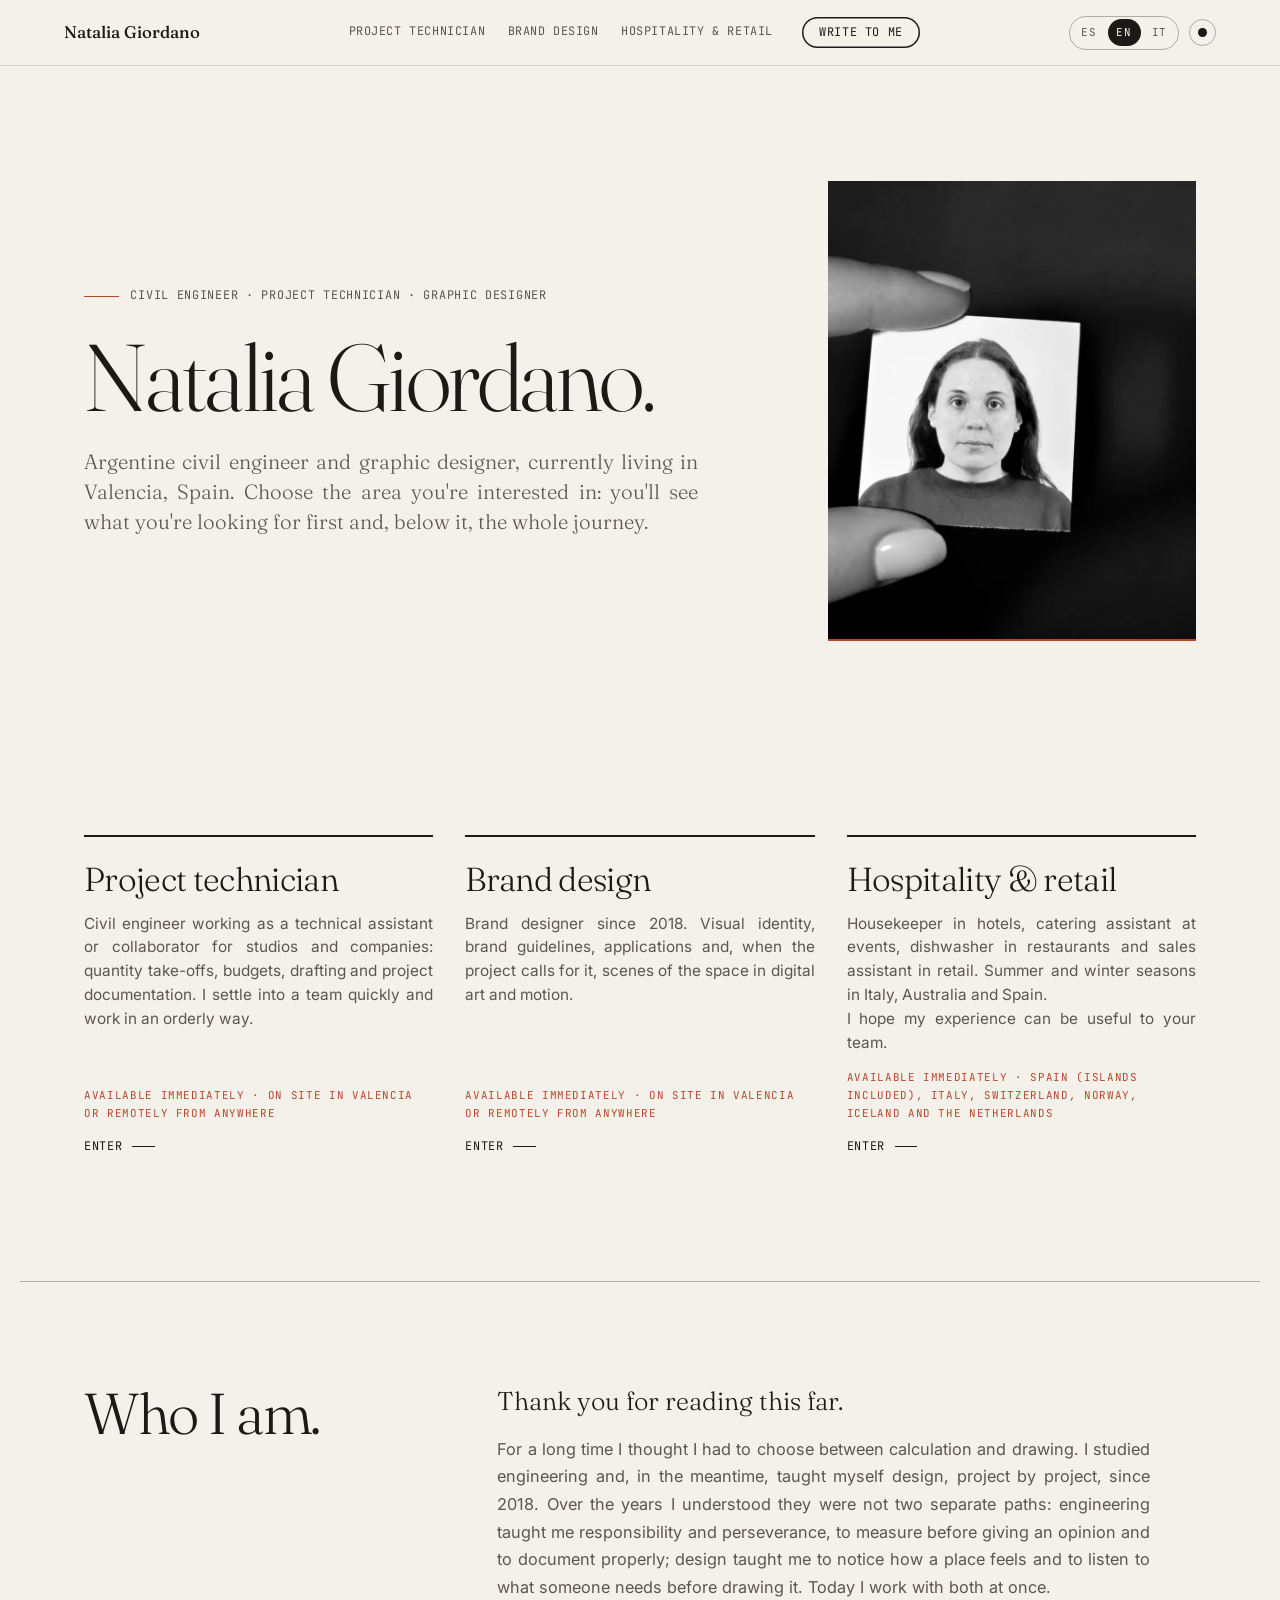
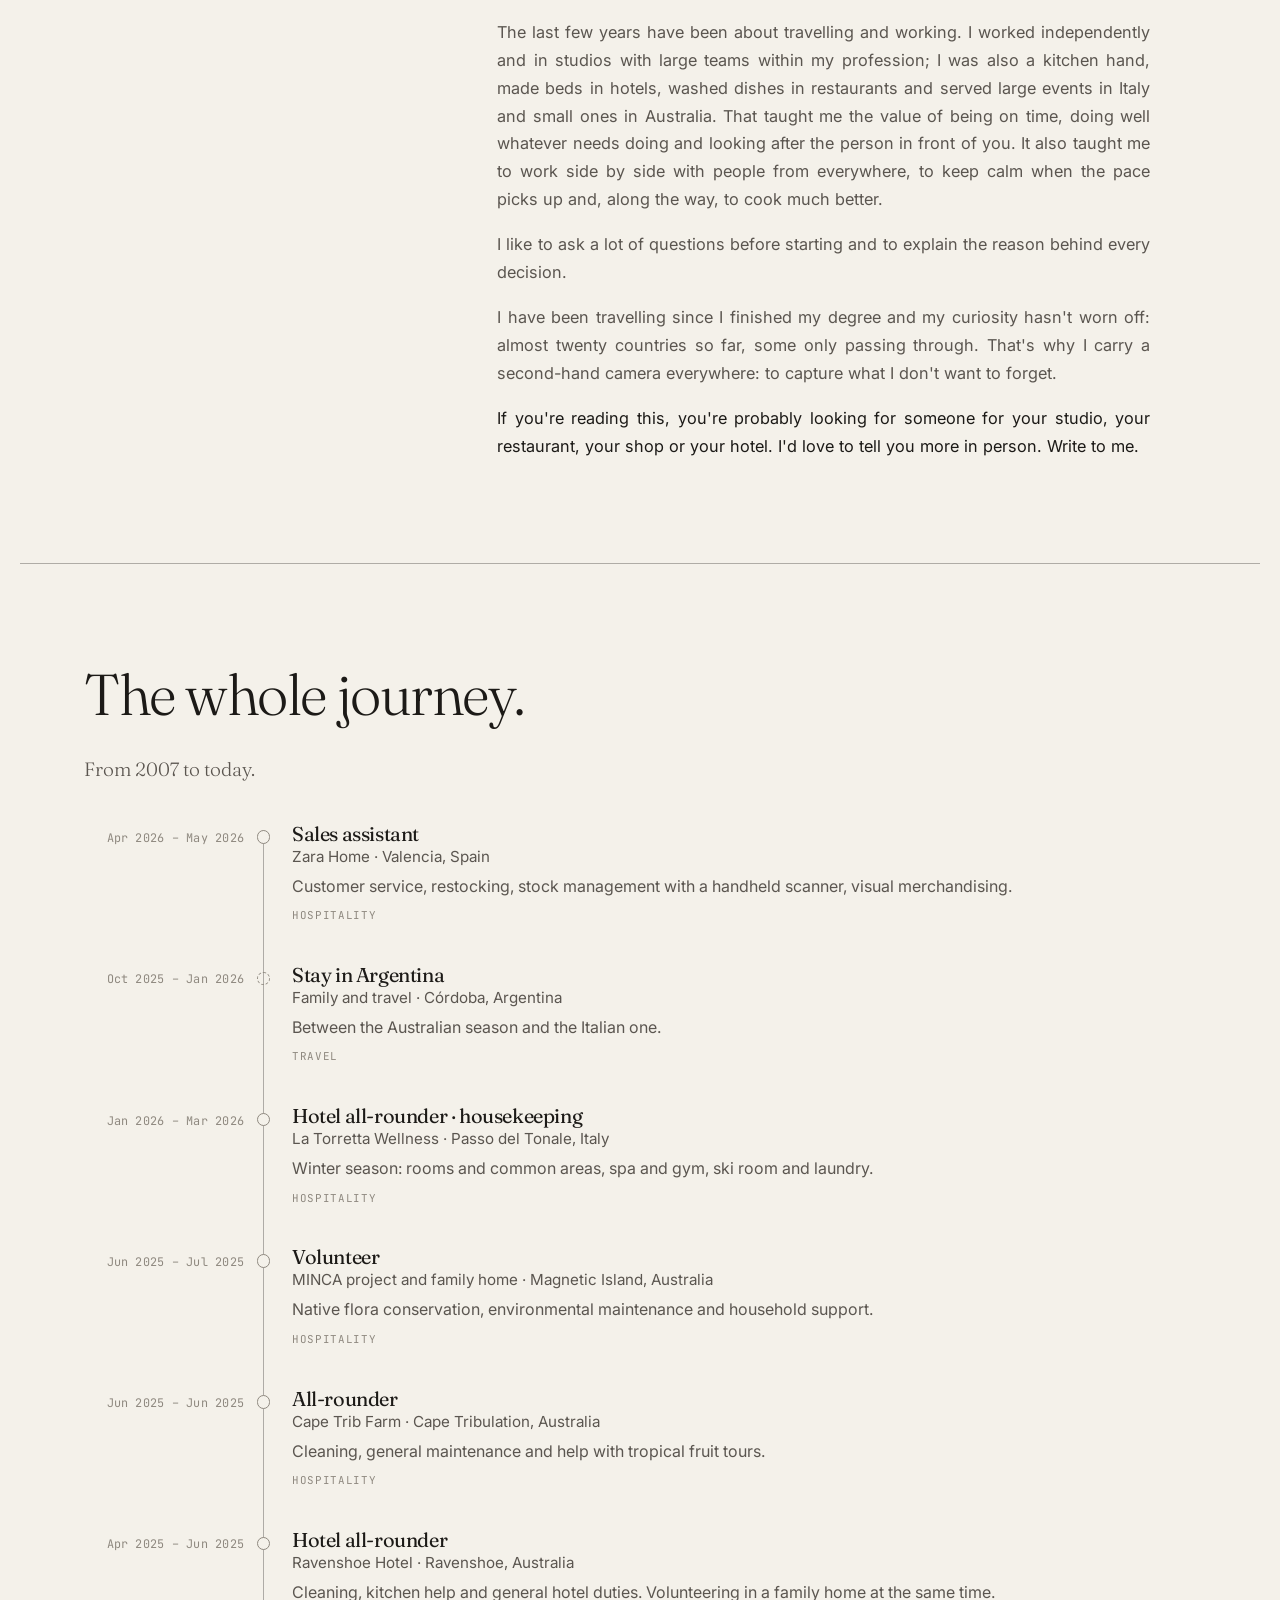
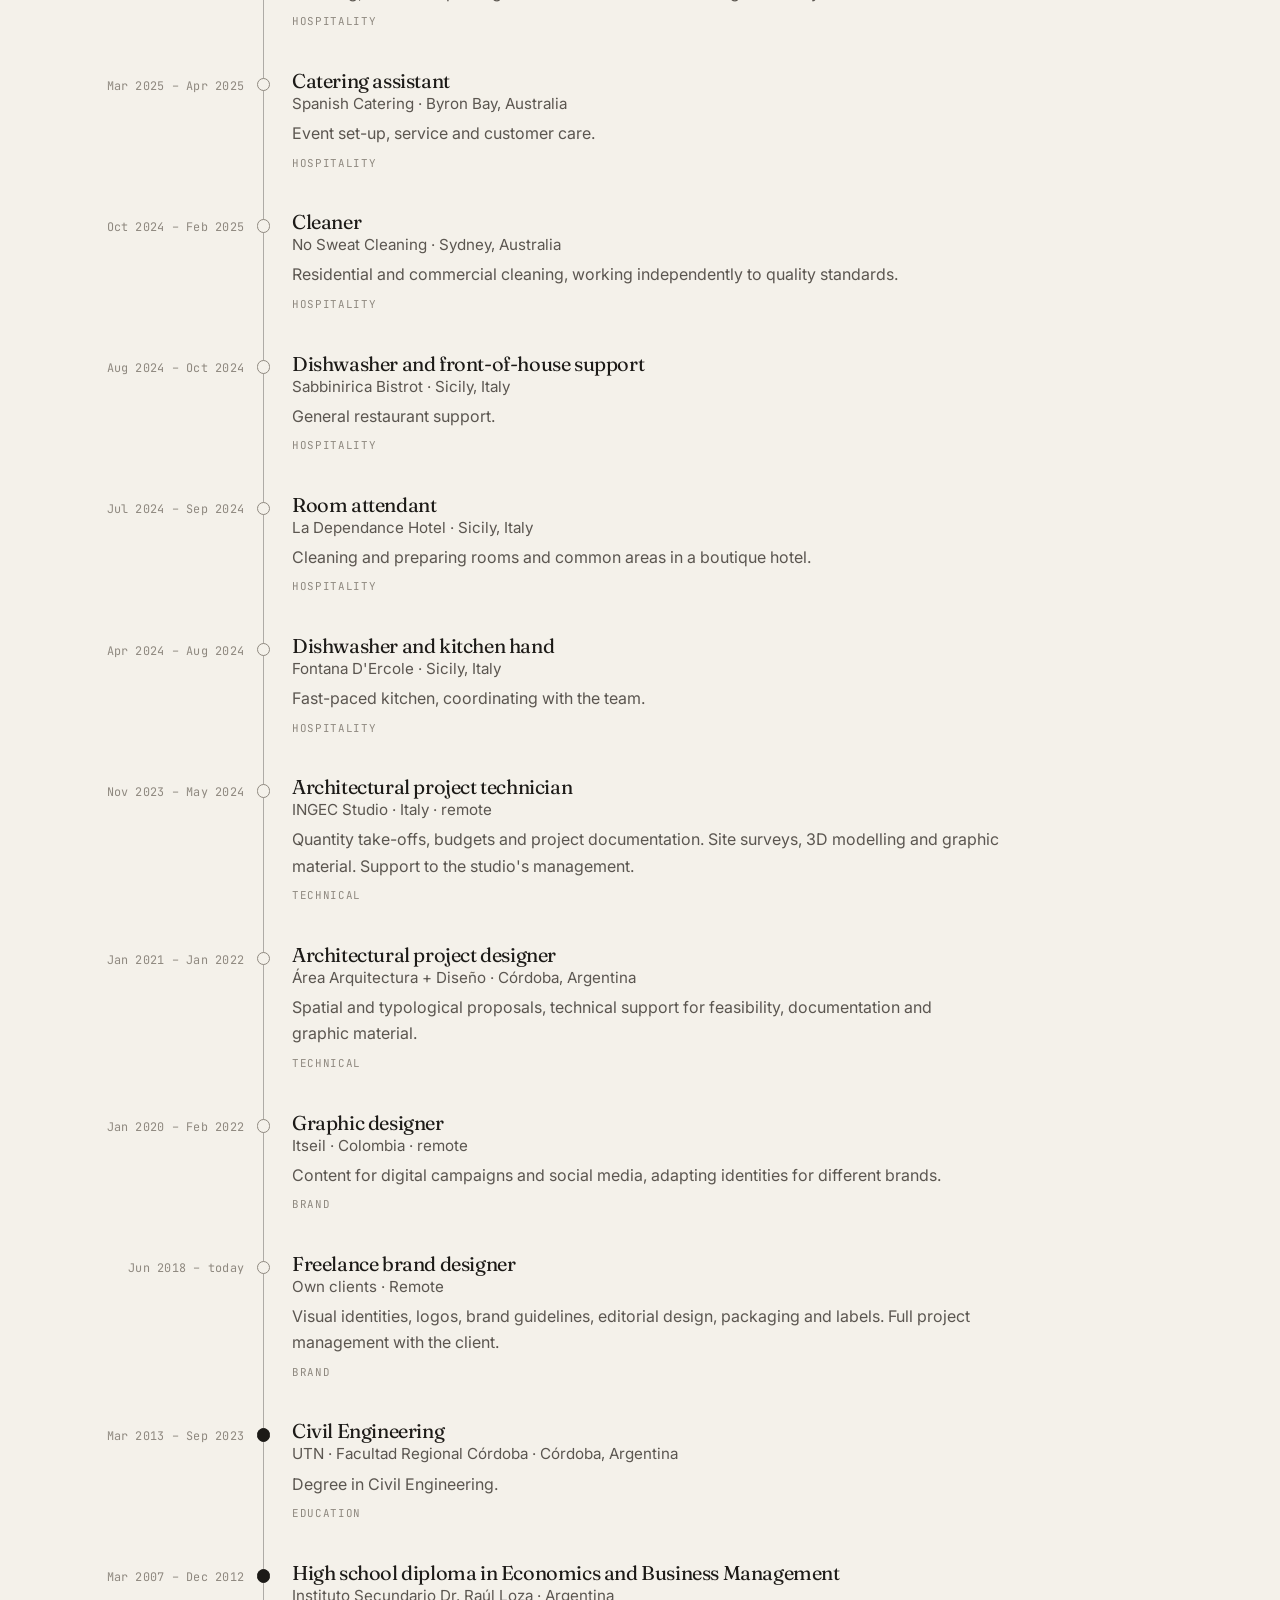
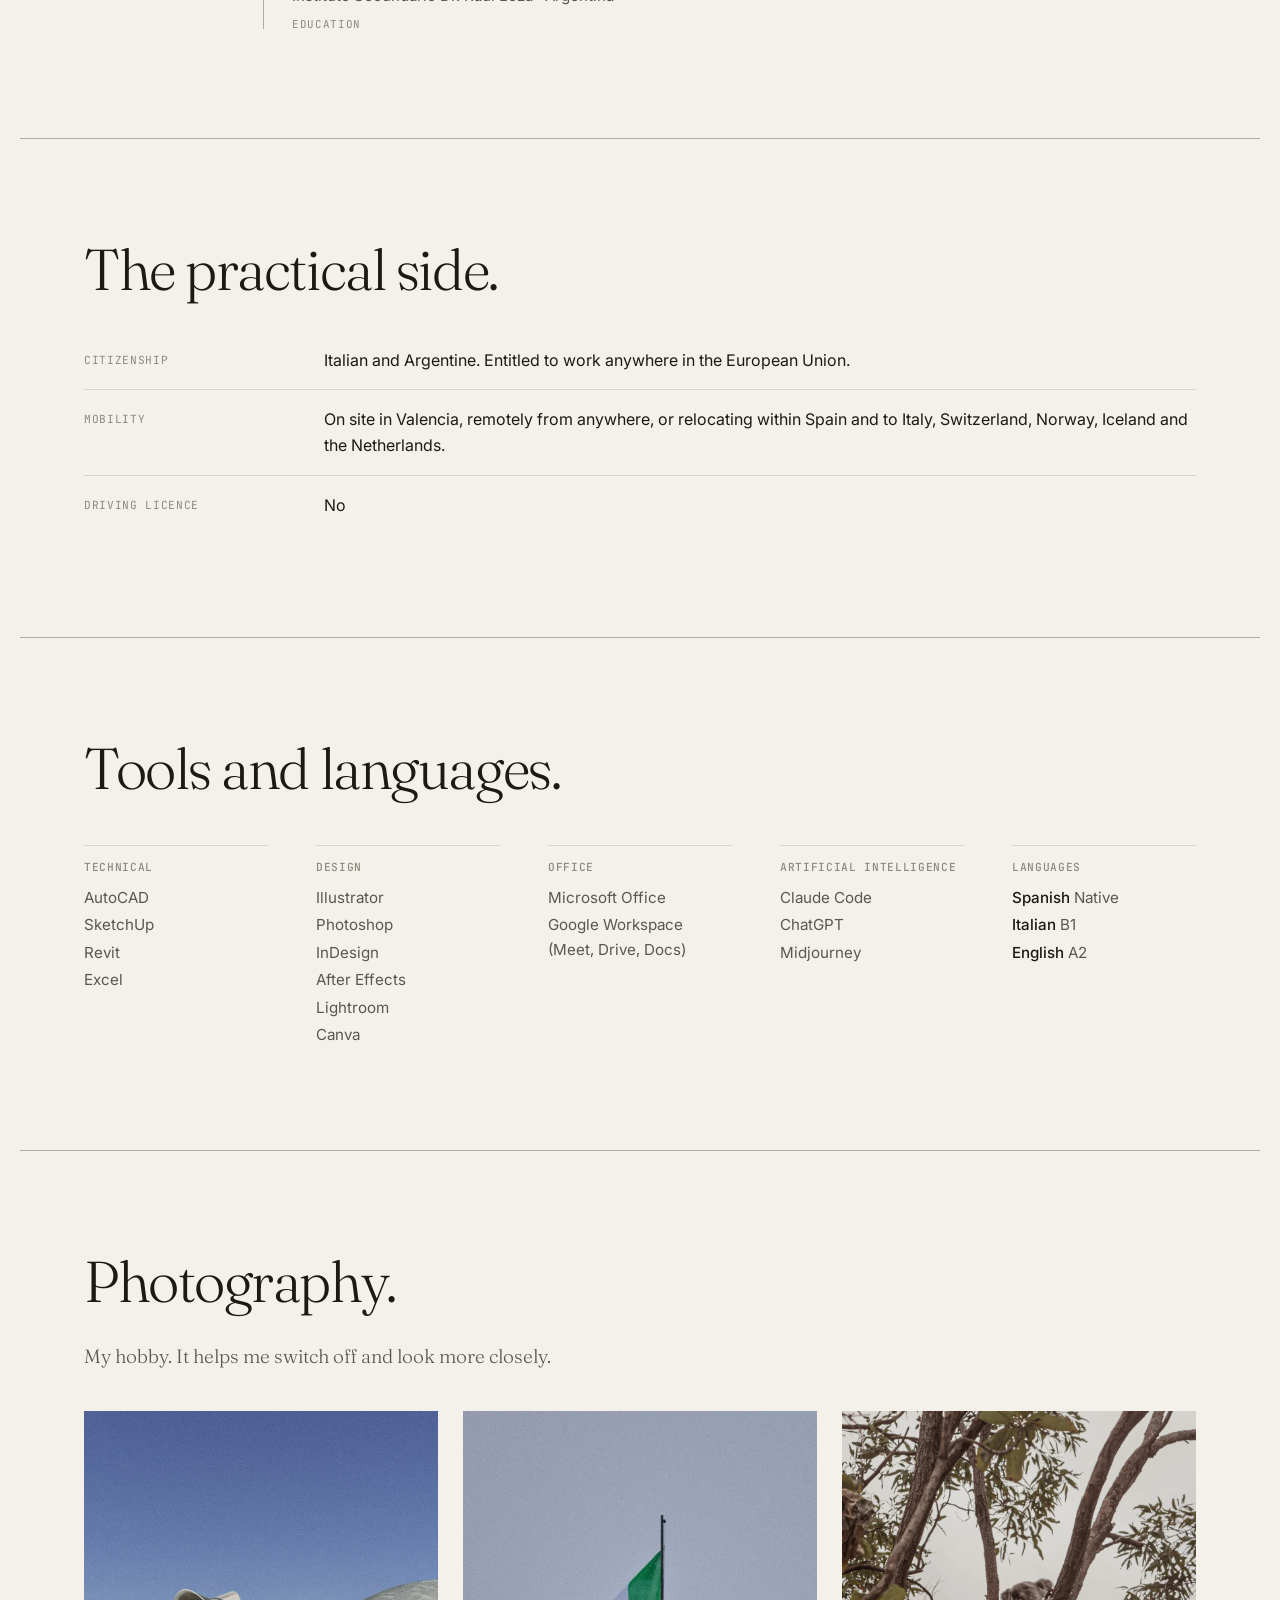
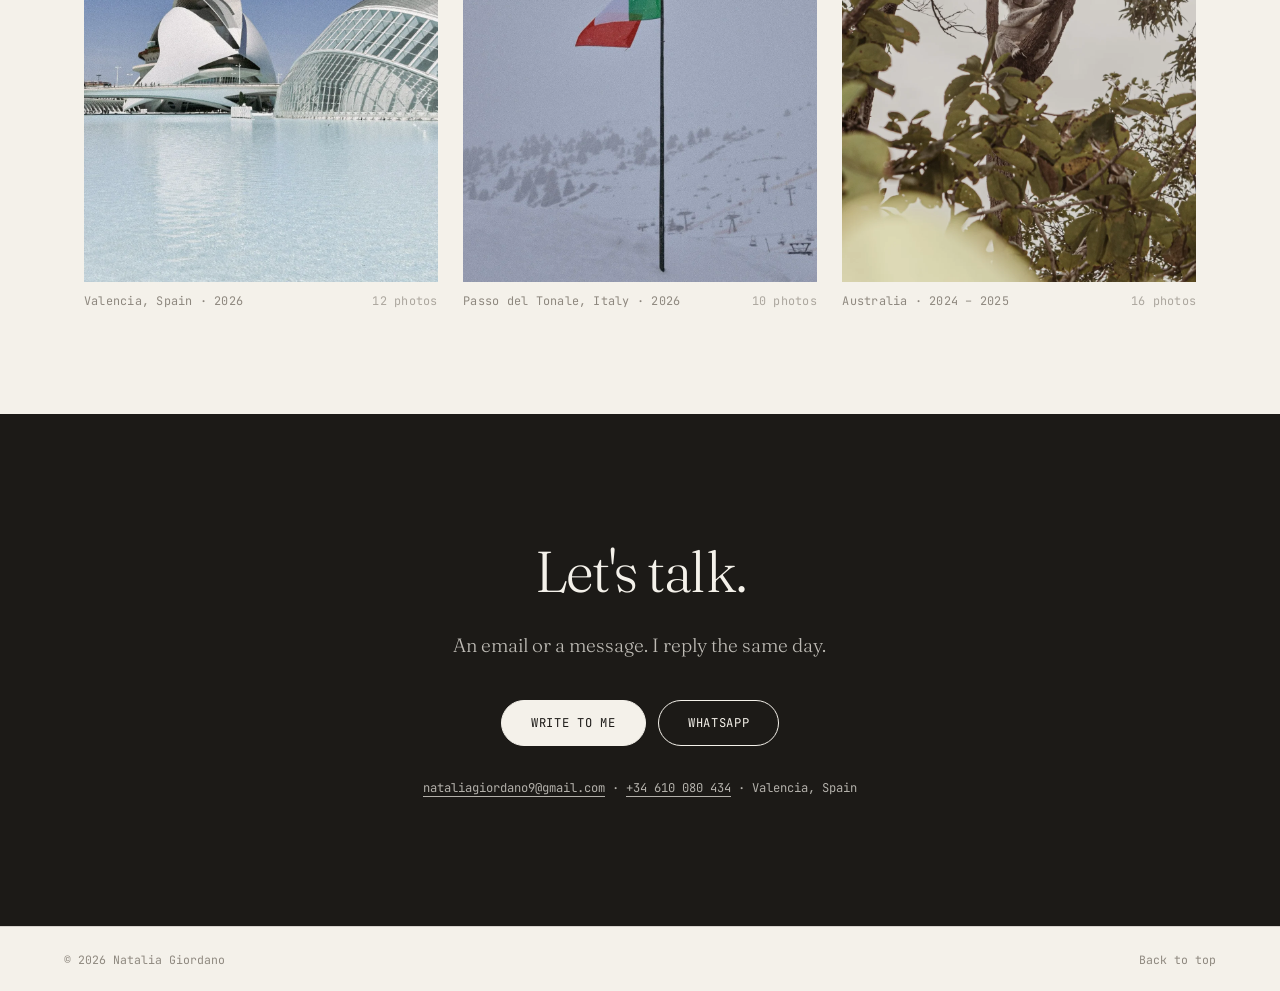
==== commit 016f9960: "Traducciones EN/IT: 8 correcciones + decisiones A-D - Faltaba traducir "Collage de objetos y materia" ====
--- a/en/index.html
+++ b/en/index.html
@@ -144,7 +144,7 @@
       <span class="tl-fecha">Aug 2024 – Oct 2024</span>
       <span class="tl-punto" aria-hidden="true"></span>
       <div class="tl-cuerpo">
-        <h3 class="tl-puesto">Dishwasher and floor support</h3>
+        <h3 class="tl-puesto">Dishwasher and front-of-house support</h3>
         <p class="tl-empresa">Sabbinirica Bistrot · Sicily, Italy</p>
         <p class="tl-tareas">General restaurant support.</p>
         <span class="tl-sector">Hospitality</span>
@@ -200,7 +200,7 @@
       <div class="tl-cuerpo">
         <h3 class="tl-puesto">Freelance brand designer</h3>
         <p class="tl-empresa">Own clients · Remote</p>
-        <p class="tl-tareas">Visual identities, logos, brand guidelines, editorial, packaging and labels. Full project management with the client.</p>
+        <p class="tl-tareas">Visual identities, logos, brand guidelines, editorial design, packaging and labels. Full project management with the client.</p>
         <span class="tl-sector">Brand</span>
       </div>
     </li><li class="tl-item sector-formacion" data-reveal>
@@ -208,7 +208,7 @@
       <span class="tl-punto" aria-hidden="true"></span>
       <div class="tl-cuerpo">
         <h3 class="tl-puesto">Civil Engineering</h3>
-        <p class="tl-empresa">UTN · Córdoba Regional Faculty · Córdoba, Argentina</p>
+        <p class="tl-empresa">UTN · Facultad Regional Córdoba · Córdoba, Argentina</p>
         <p class="tl-tareas">Degree in Civil Engineering.</p>
         <span class="tl-sector">Education</span>
       </div>
@@ -225,7 +225,7 @@
 </section>
 <section class="bloque bloque-ficha" id="ficha">
   <h2 class="bloque-titulo">The practical side.</h2>
-  <dl class="ficha"><div class="ficha-fila"><dt>Citizenship</dt><dd>Italian and Argentine. Entitled to work anywhere in the European Union.</dd></div><div class="ficha-fila"><dt>Mobility</dt><dd>On site in Valencia, remotely from anywhere, or relocating within Spain and to Italy, Switzerland, Norway, Iceland and the Netherlands.</dd></div><div class="ficha-fila"><dt>Driving licence</dt><dd>No.</dd></div></dl>
+  <dl class="ficha"><div class="ficha-fila"><dt>Citizenship</dt><dd>Italian and Argentine. Entitled to work anywhere in the European Union.</dd></div><div class="ficha-fila"><dt>Mobility</dt><dd>On site in Valencia, remotely from anywhere, or relocating within Spain and to Italy, Switzerland, Norway, Iceland and the Netherlands.</dd></div><div class="ficha-fila"><dt>Driving licence</dt><dd>No</dd></div></dl>
 </section>
 <section class="bloque bloque-herr" id="herramientas">
   <h2 class="bloque-titulo">Tools and languages.</h2>
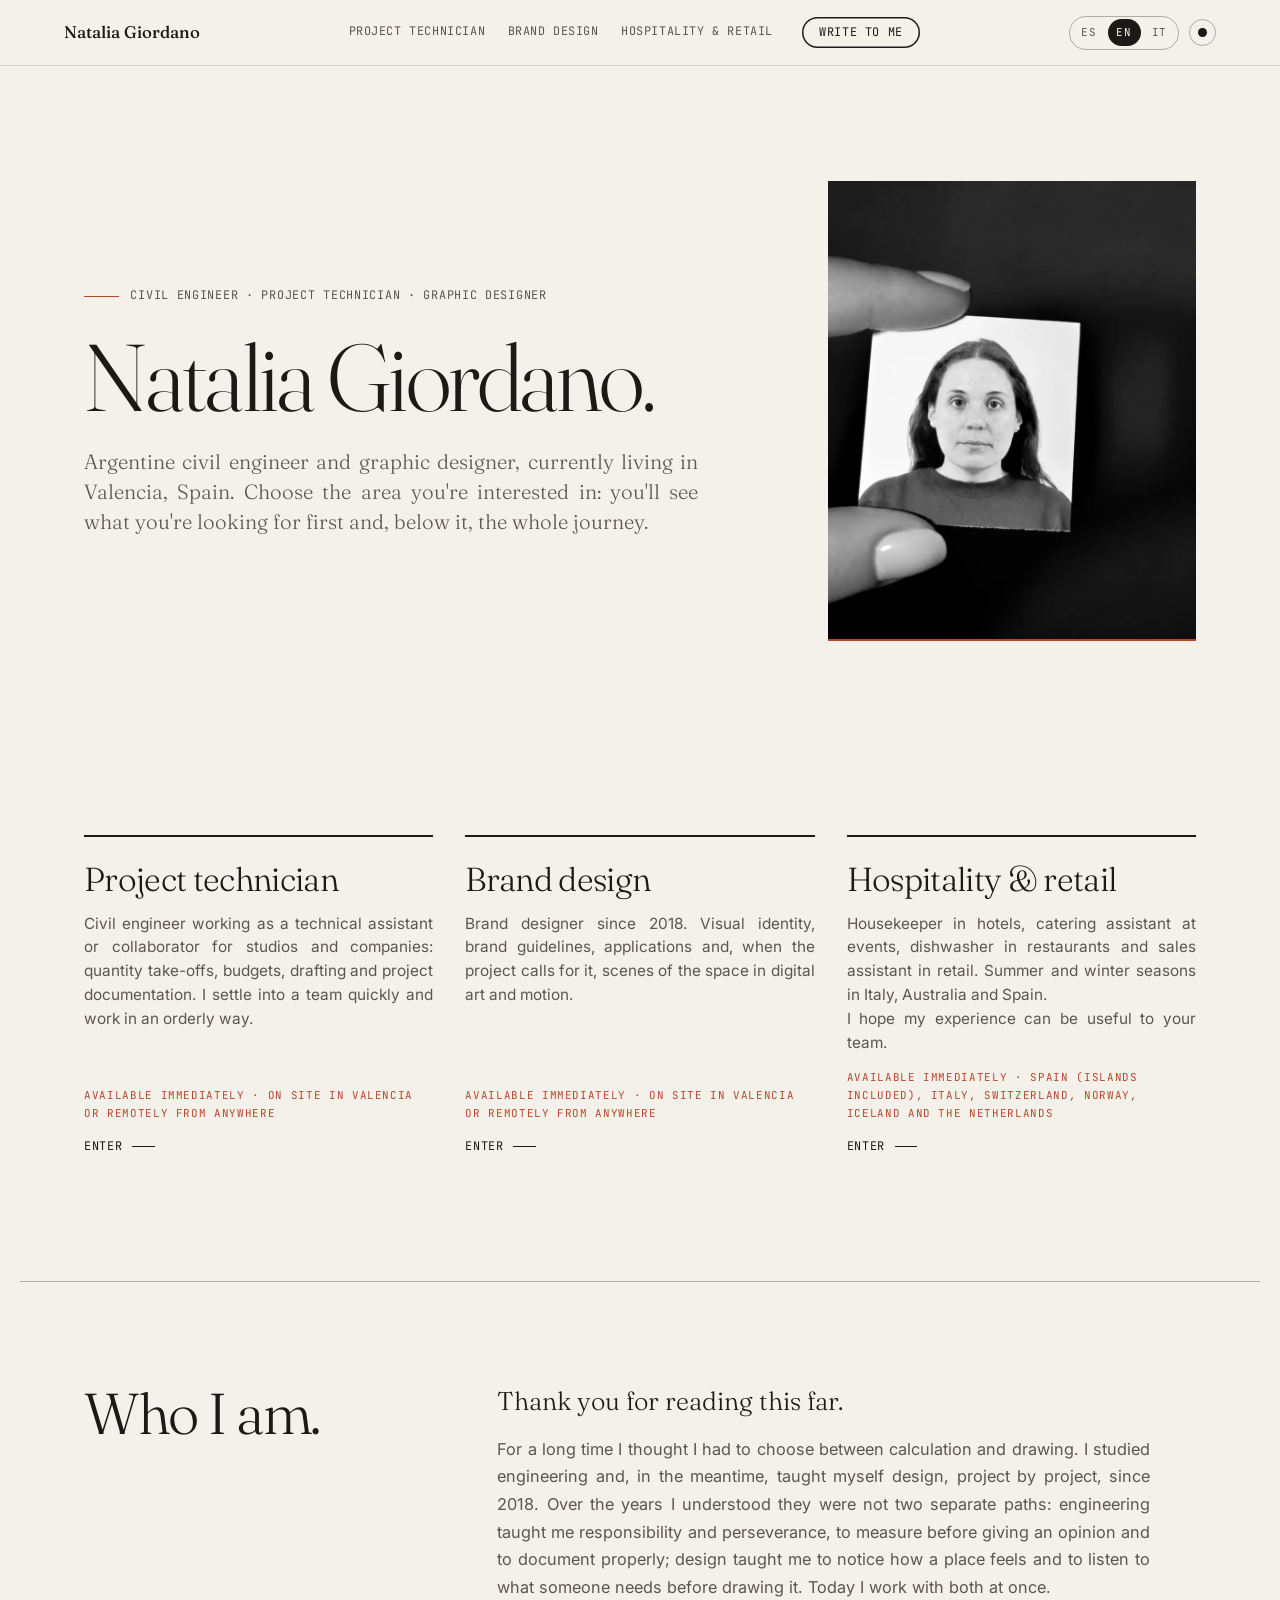
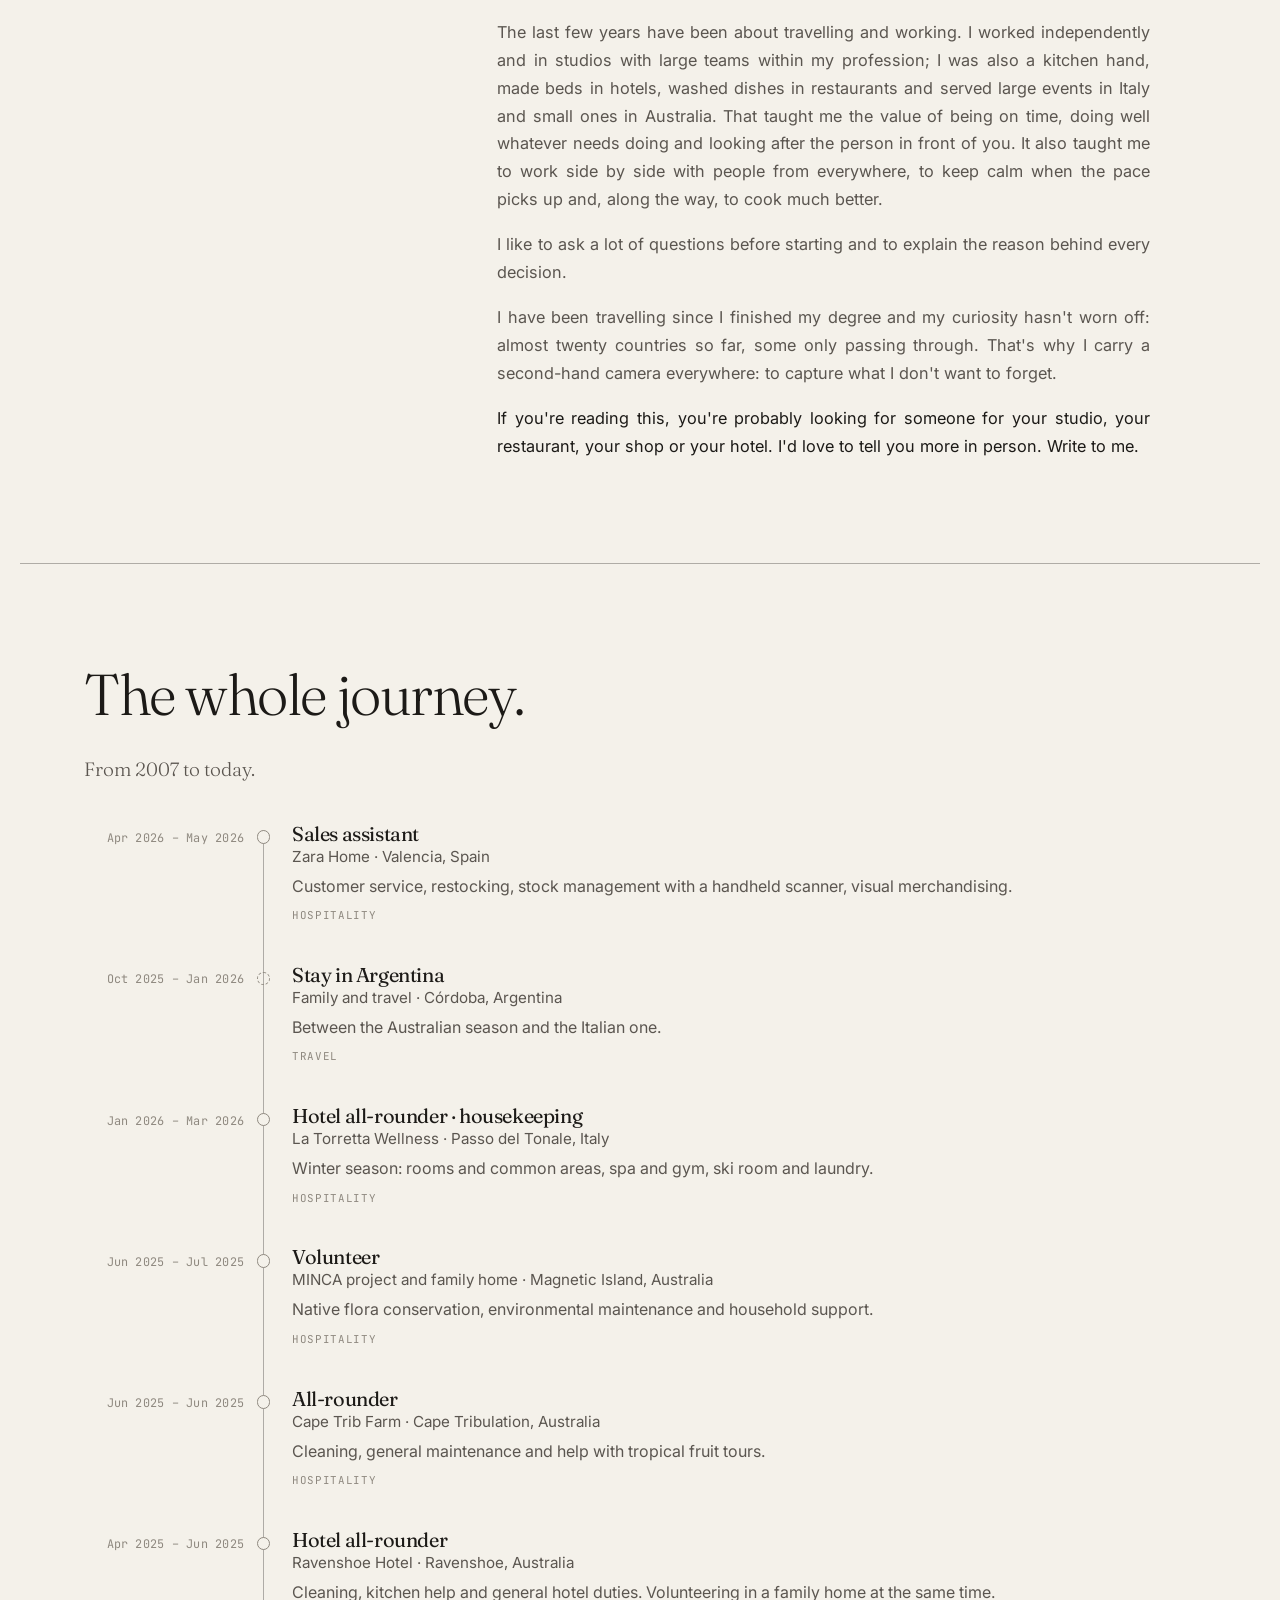
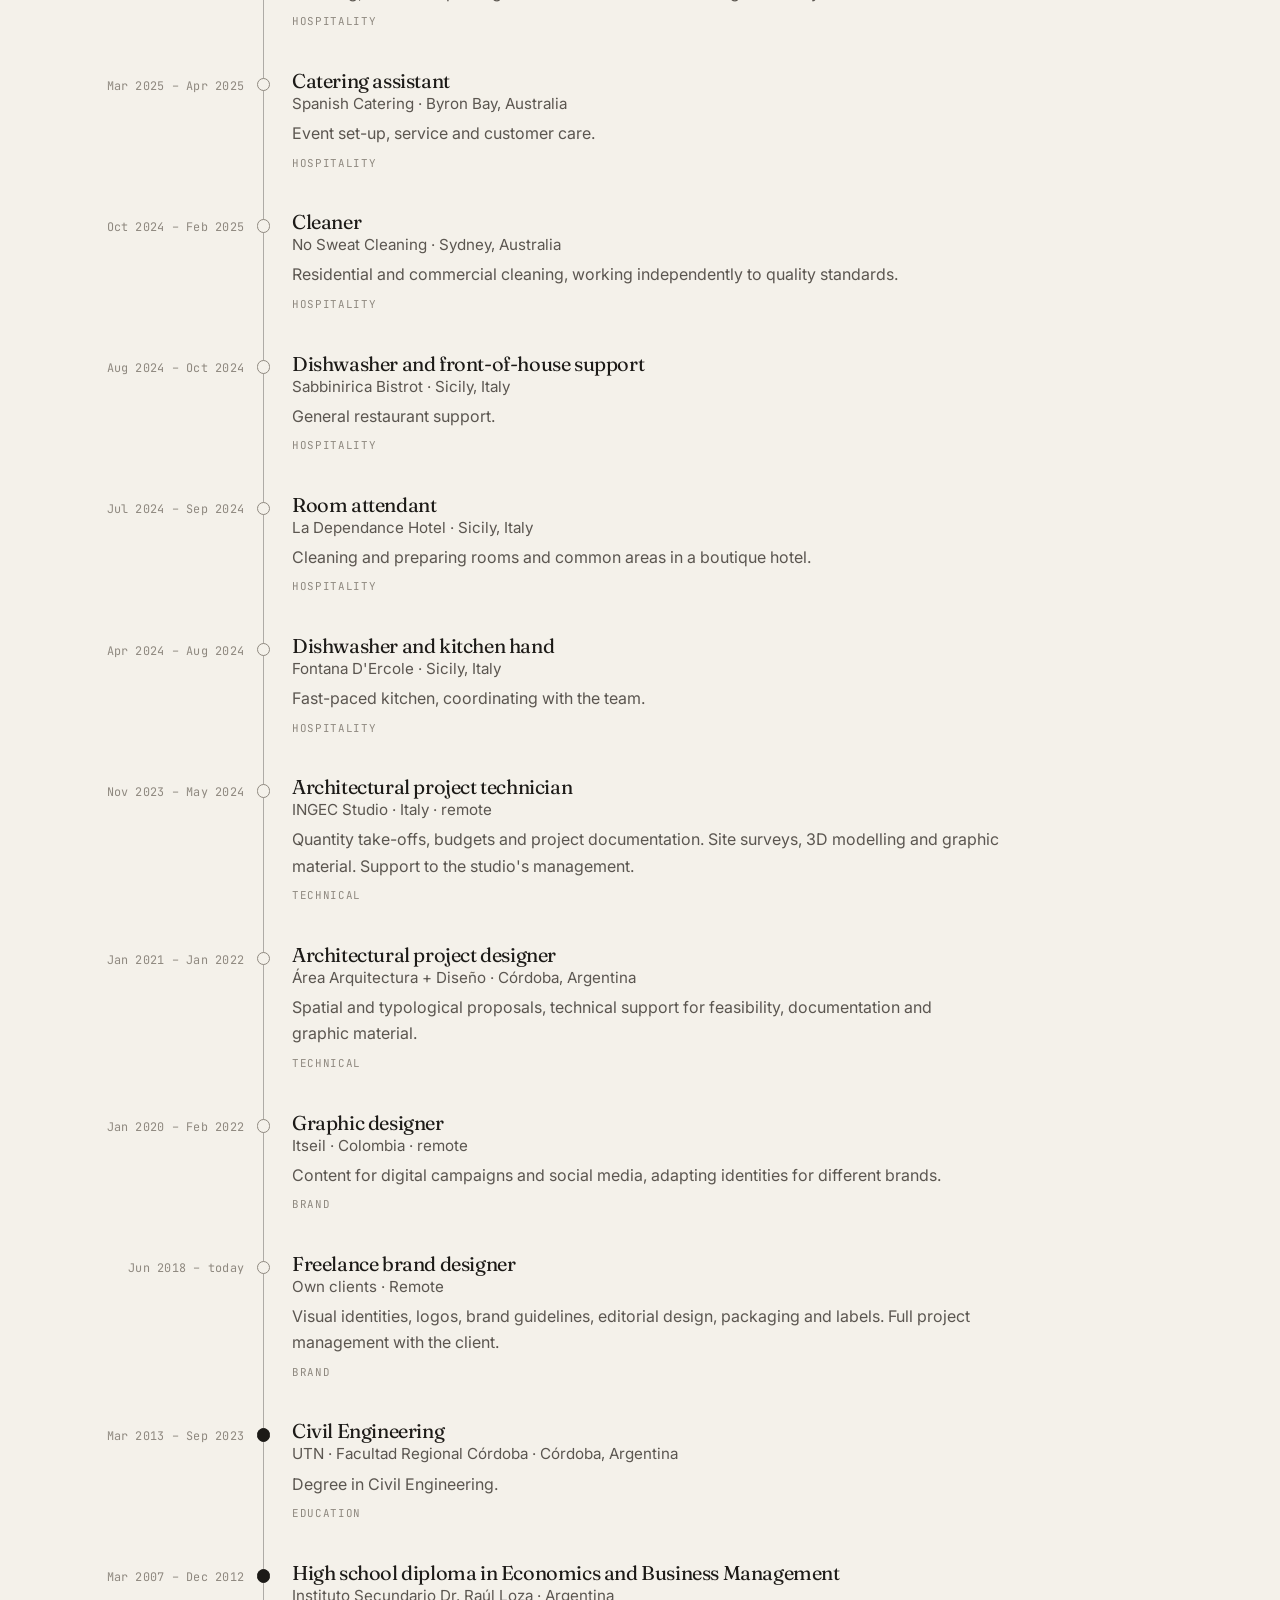
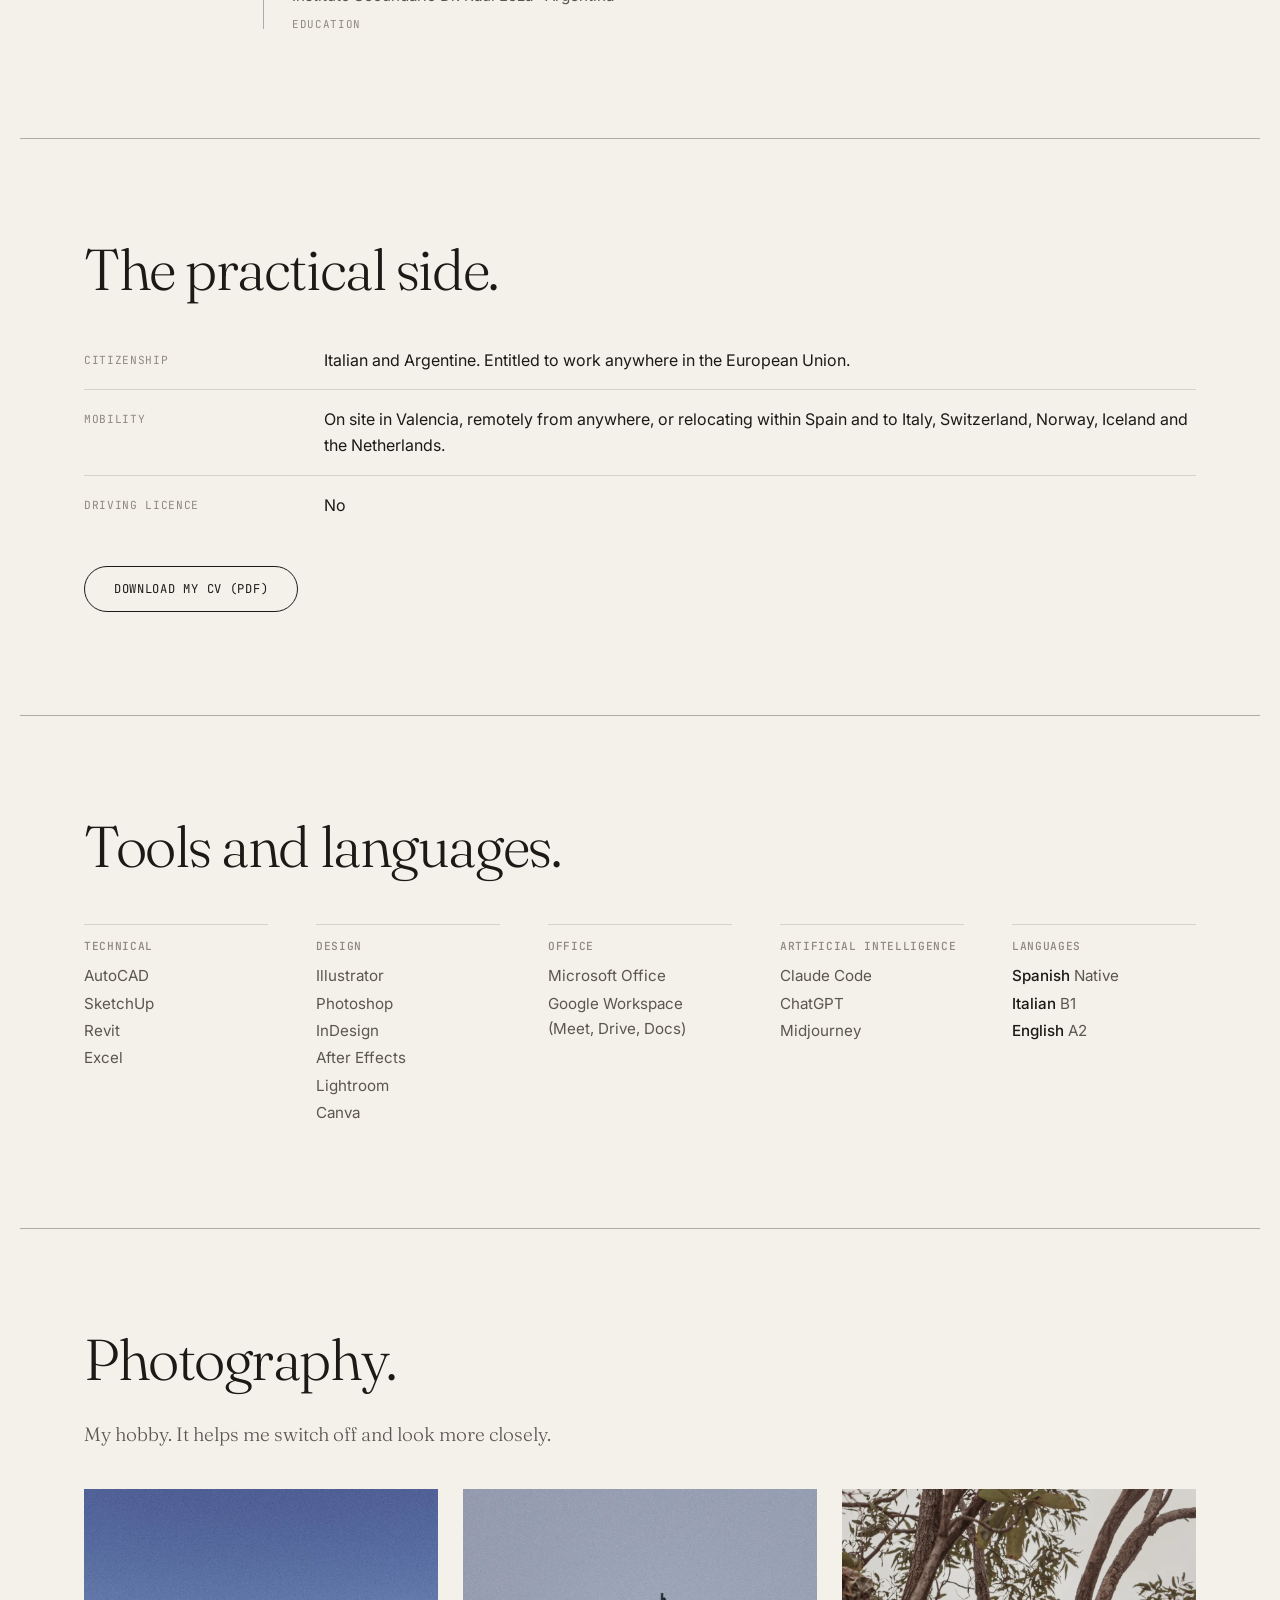
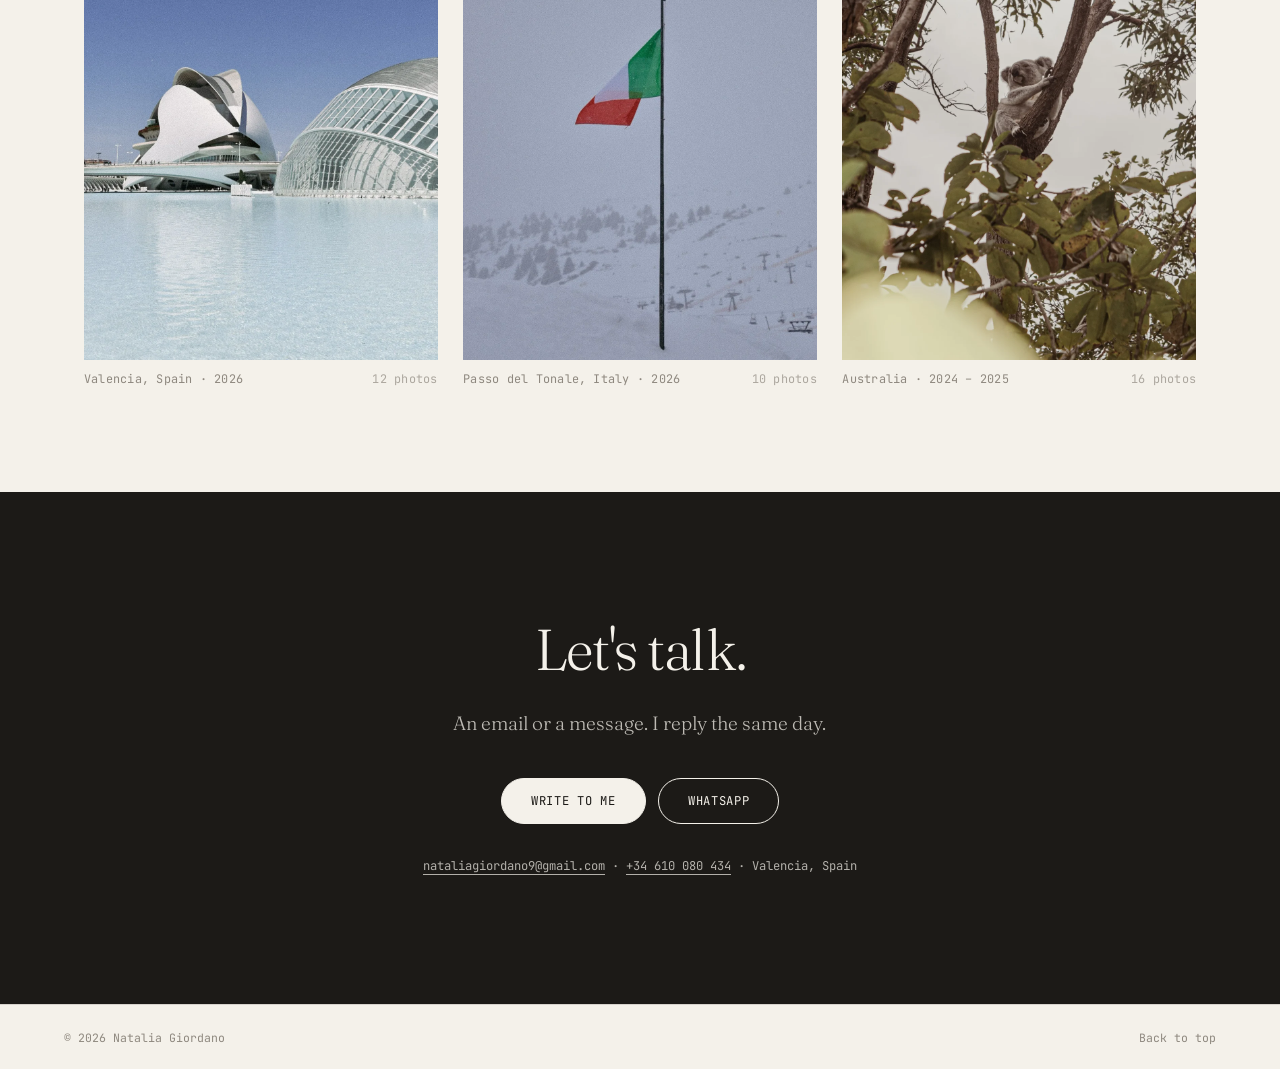
==== commit 0647e8b7: "CV en PDF (ES/EN/IT), boton de descarga y retrato nuevo en el hero - tools/cv_pdf.py genera el CV en" ====
--- a/en/index.html
+++ b/en/index.html
@@ -41,7 +41,9 @@
     <h1 class="hero-titulo">Natalia Giordano.</h1>
     <p class="hero-linea">Argentine civil engineer and graphic designer, currently living in Valencia, Spain. Choose the area you&#x27;re interested in: you&#x27;ll see what you&#x27;re looking for first and, below it, the whole journey.</p>
   </div>
-  <div class="hero-foto"><img src="../assets/img/nati-carnet.webp" alt="Natalia Giordano" loading="eager"></div>
+  <div class="hero-foto hero-foto-doble">
+    <img src="../assets/img/nati-carnet.webp" alt="Natalia Giordano" loading="eager">
+    <img class="foto-alt" src="../assets/img/nati-retrato.webp" alt="" aria-hidden="true" loading="eager"></div>
 </section>
 <section class="bloque bloque-puertas">
   <div class="puertas"><a class="puerta puerta-tecnica" href="tecnica.html" data-iman>
@@ -226,6 +228,7 @@
 <section class="bloque bloque-ficha" id="ficha">
   <h2 class="bloque-titulo">The practical side.</h2>
   <dl class="ficha"><div class="ficha-fila"><dt>Citizenship</dt><dd>Italian and Argentine. Entitled to work anywhere in the European Union.</dd></div><div class="ficha-fila"><dt>Mobility</dt><dd>On site in Valencia, remotely from anywhere, or relocating within Spain and to Italy, Switzerland, Norway, Iceland and the Netherlands.</dd></div><div class="ficha-fila"><dt>Driving licence</dt><dd>No</dd></div></dl>
+  <p class="ficha-cv"><a class="btn btn-borde" href="../assets/cv/CV-Natalia-Giordano-en.pdf" download>Download my CV (PDF)</a></p>
 </section>
 <section class="bloque bloque-herr" id="herramientas">
   <h2 class="bloque-titulo">Tools and languages.</h2>
--- a/styles.css
+++ b/styles.css
@@ -304,3 +304,10 @@
 [data-reveal] { opacity: 0; transform: translateY(12px); transition: opacity .7s var(--ease), transform .7s var(--ease); }
 [data-reveal].is-visible { opacity: 1; transform: none; }
 html:not(.js) [data-reveal] { opacity: 1; transform: none; }
+
+.ficha-cv { margin-top: 2rem; }
+
+/* Hero · las dos fotos se cruzan solas */
+.hero-foto-doble .foto-alt { position: absolute; inset: 0; opacity: 0; object-position: center 42%; animation: fotoCruce 14s var(--ease) infinite; }
+@keyframes fotoCruce { 0%, 40% { opacity: 0; } 50%, 90% { opacity: 1; } 100% { opacity: 0; } }
+@media (prefers-reduced-motion: reduce) { .hero-foto-doble .foto-alt { animation: none; } }
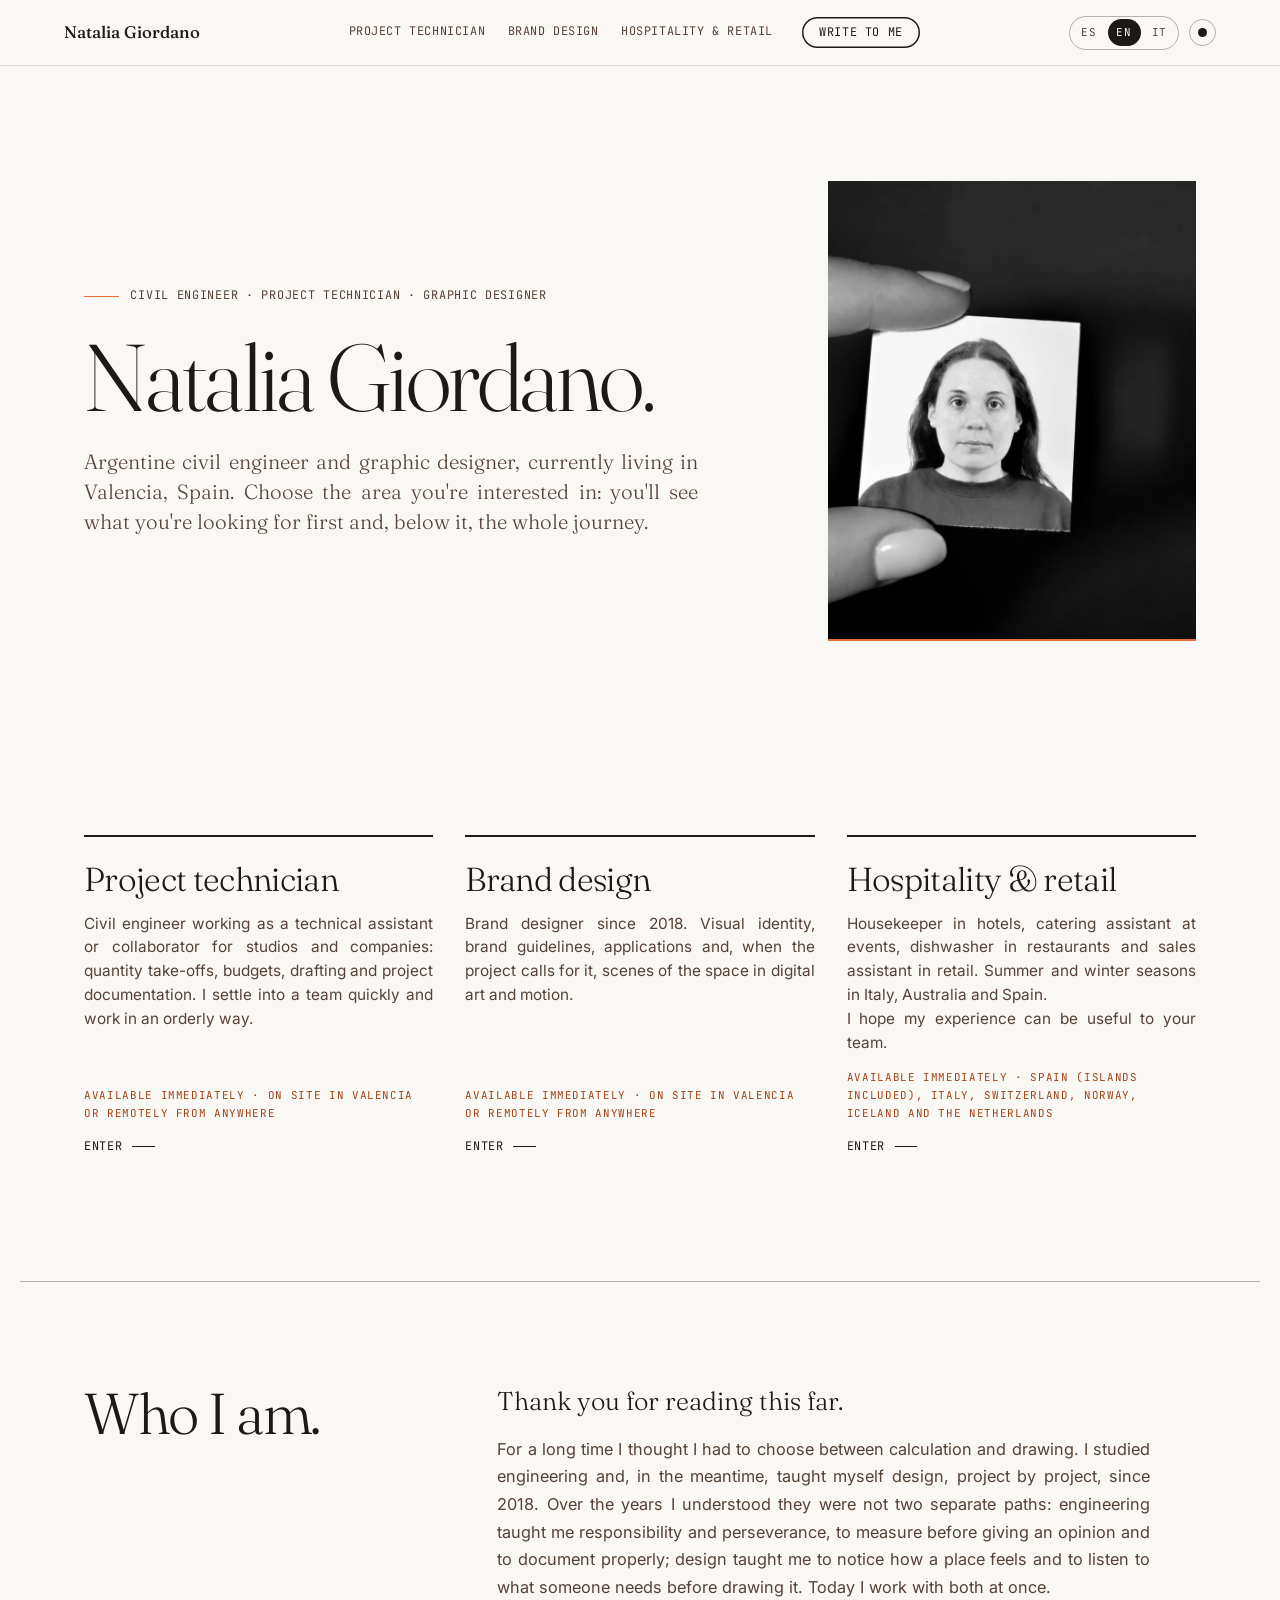
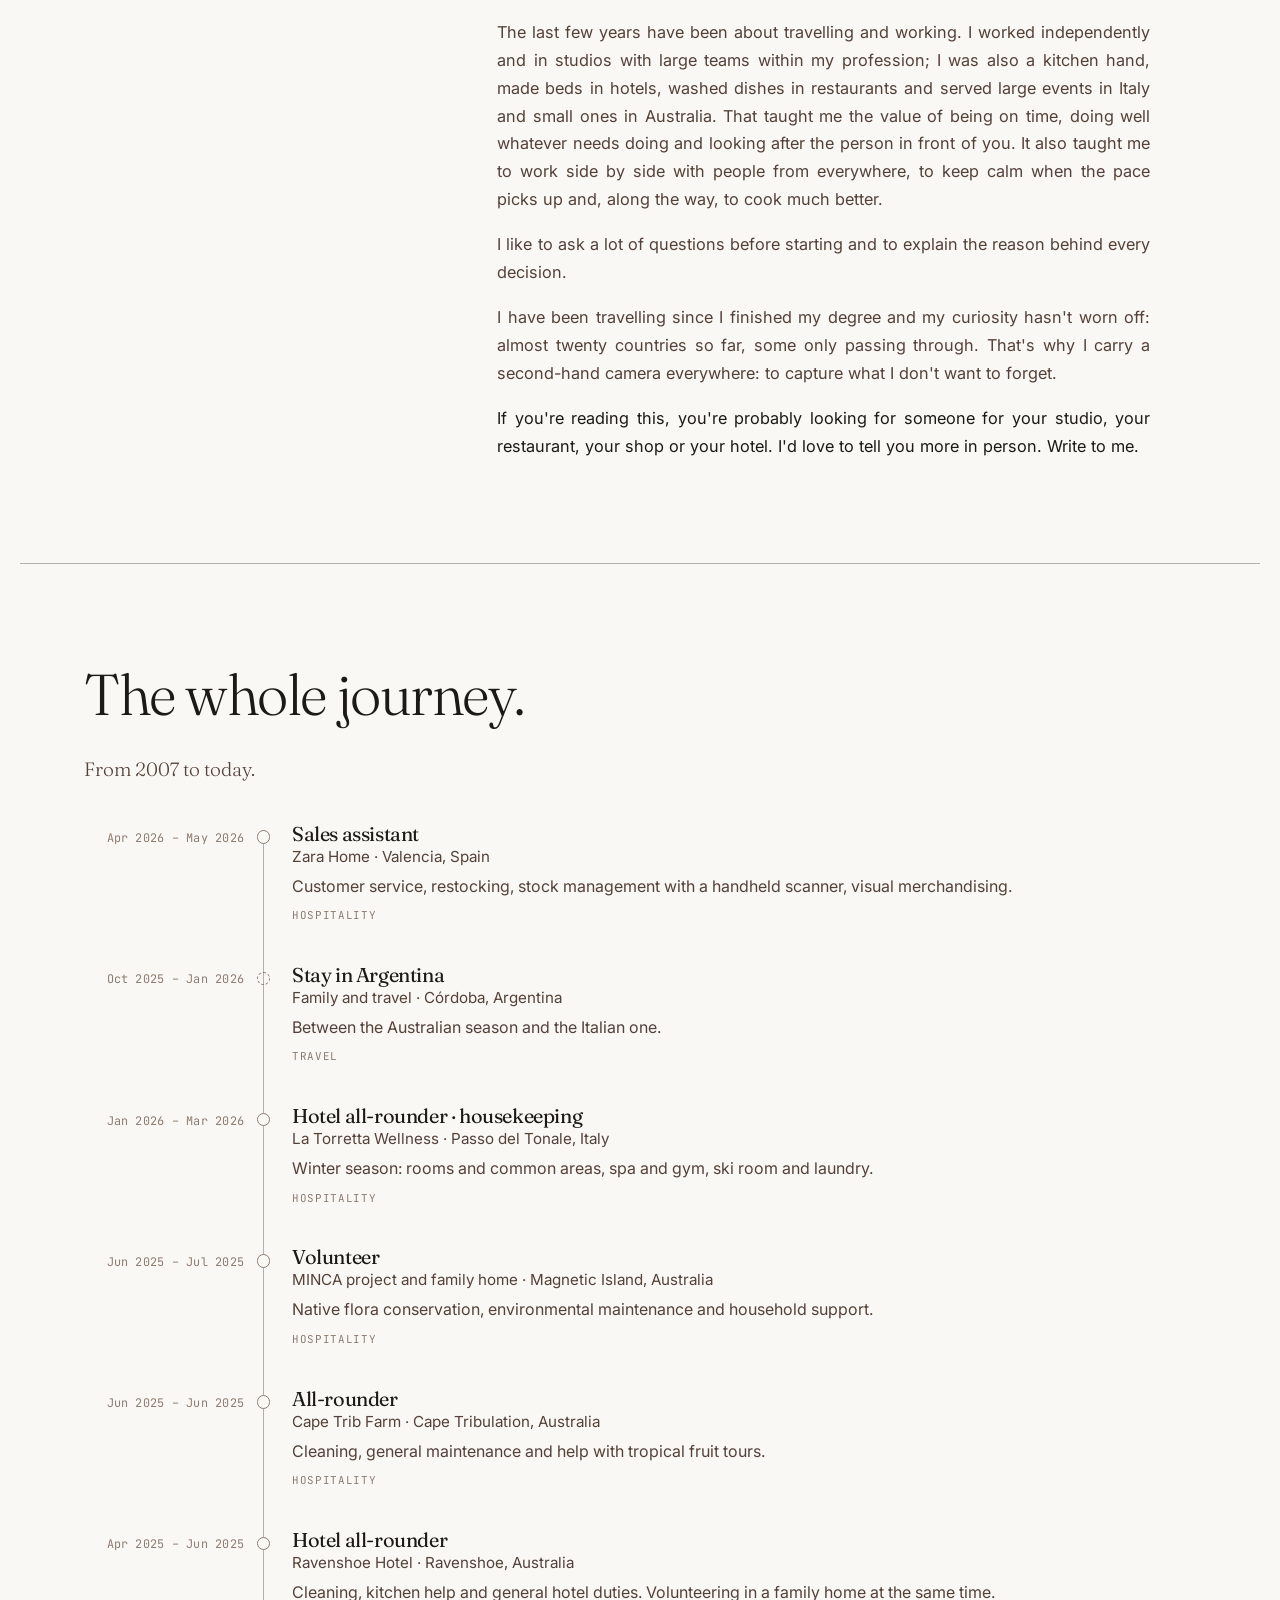
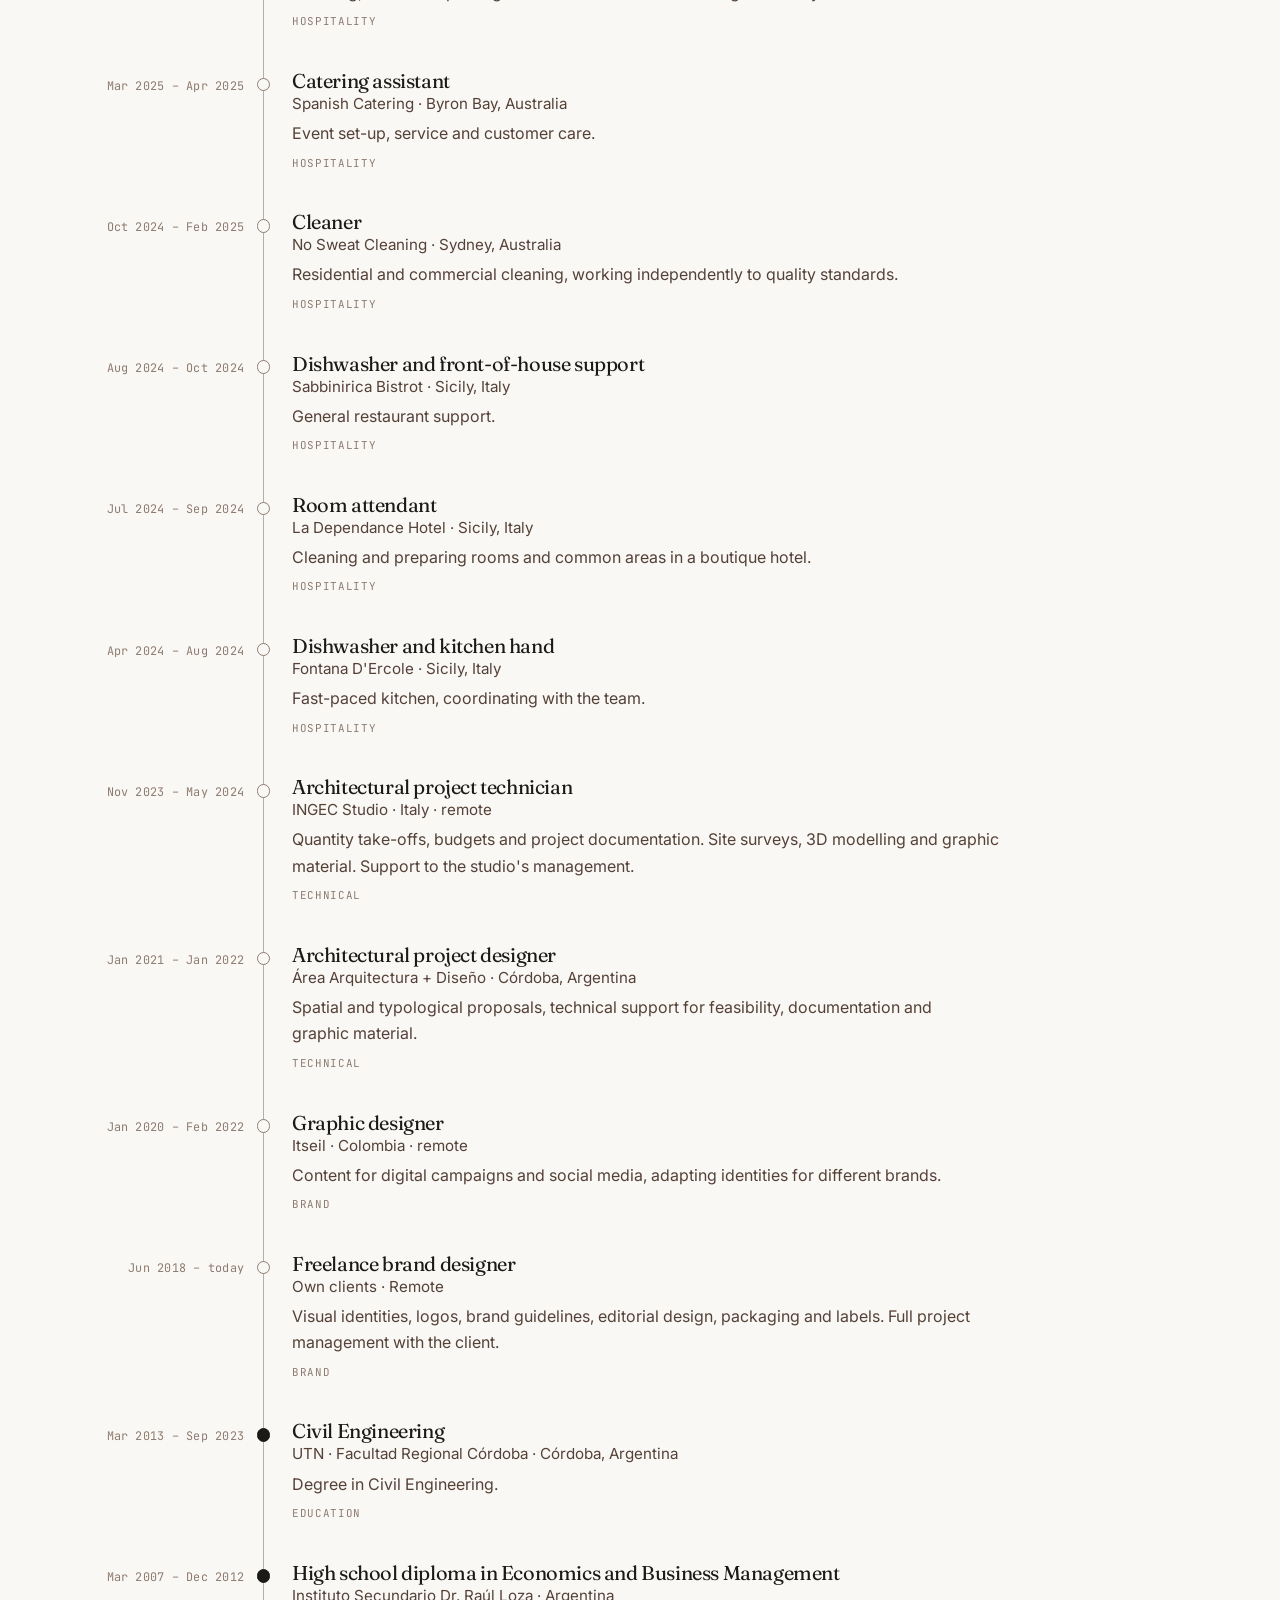
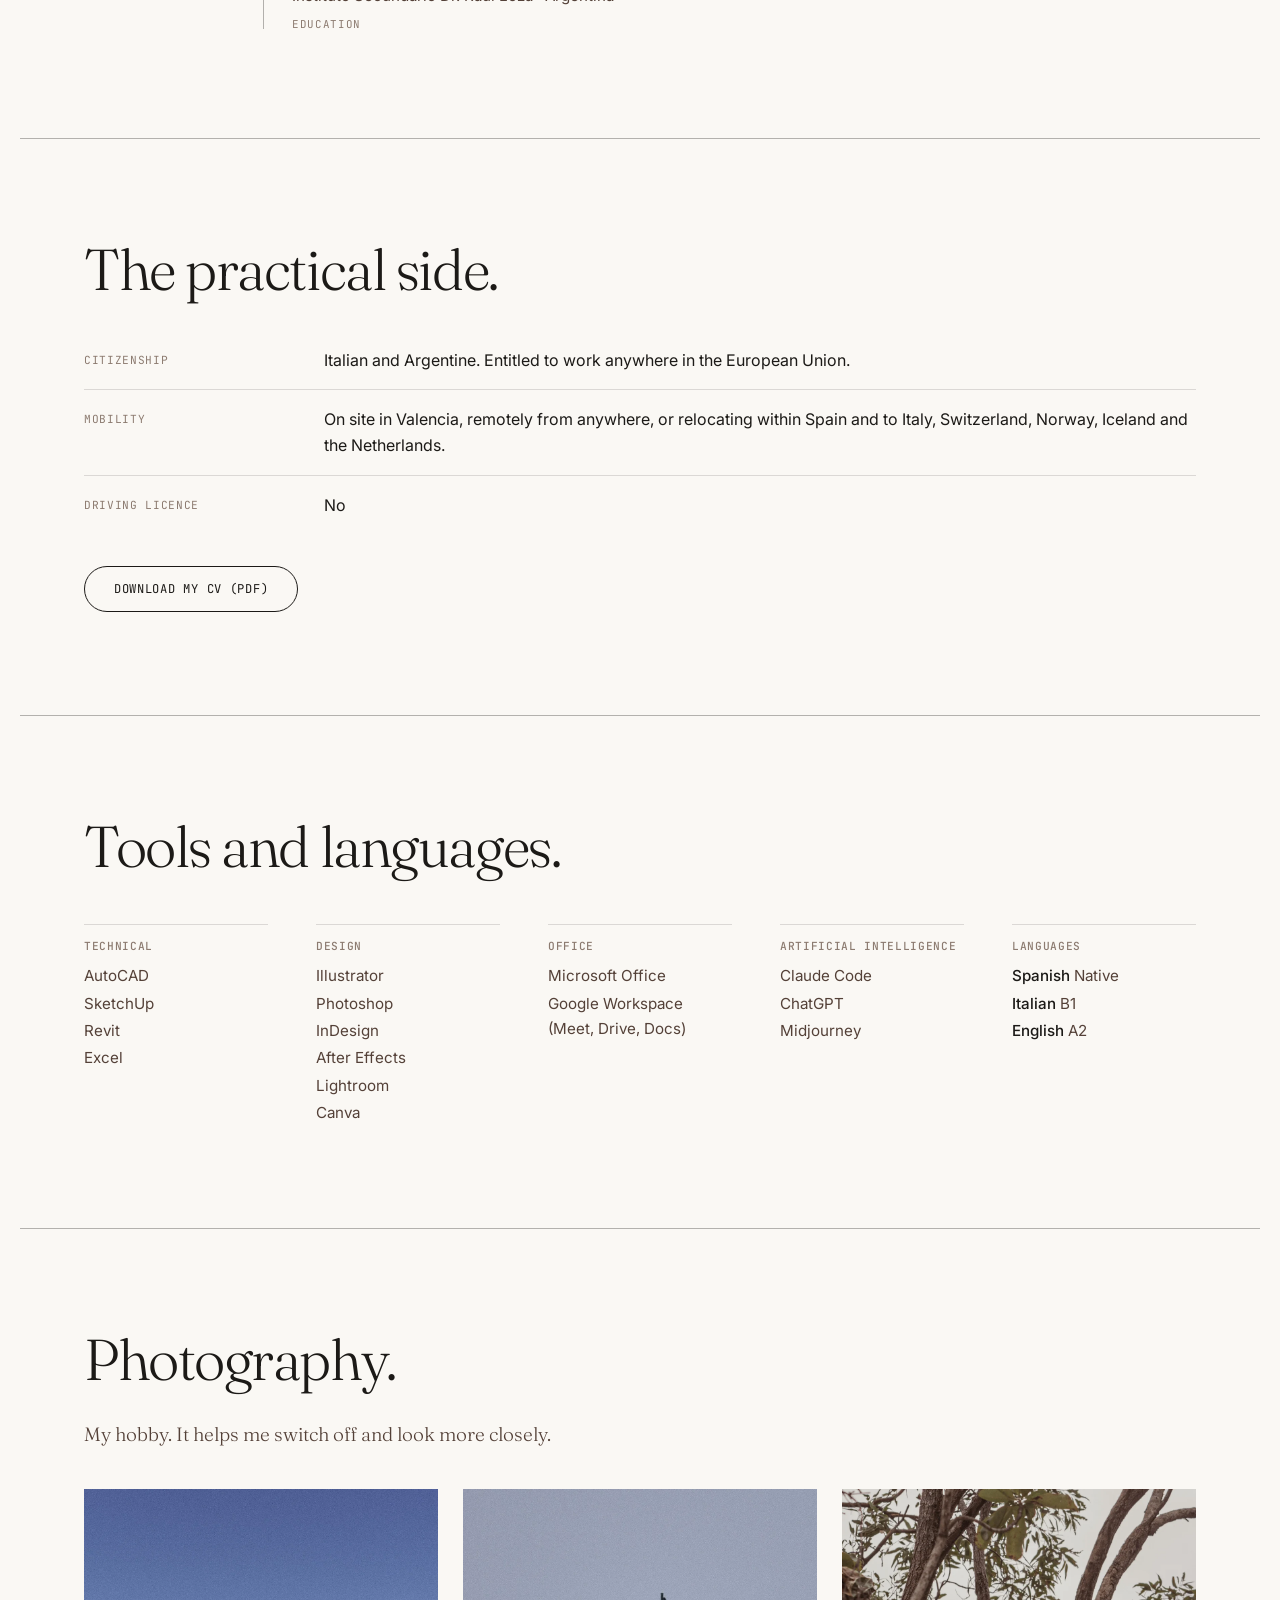
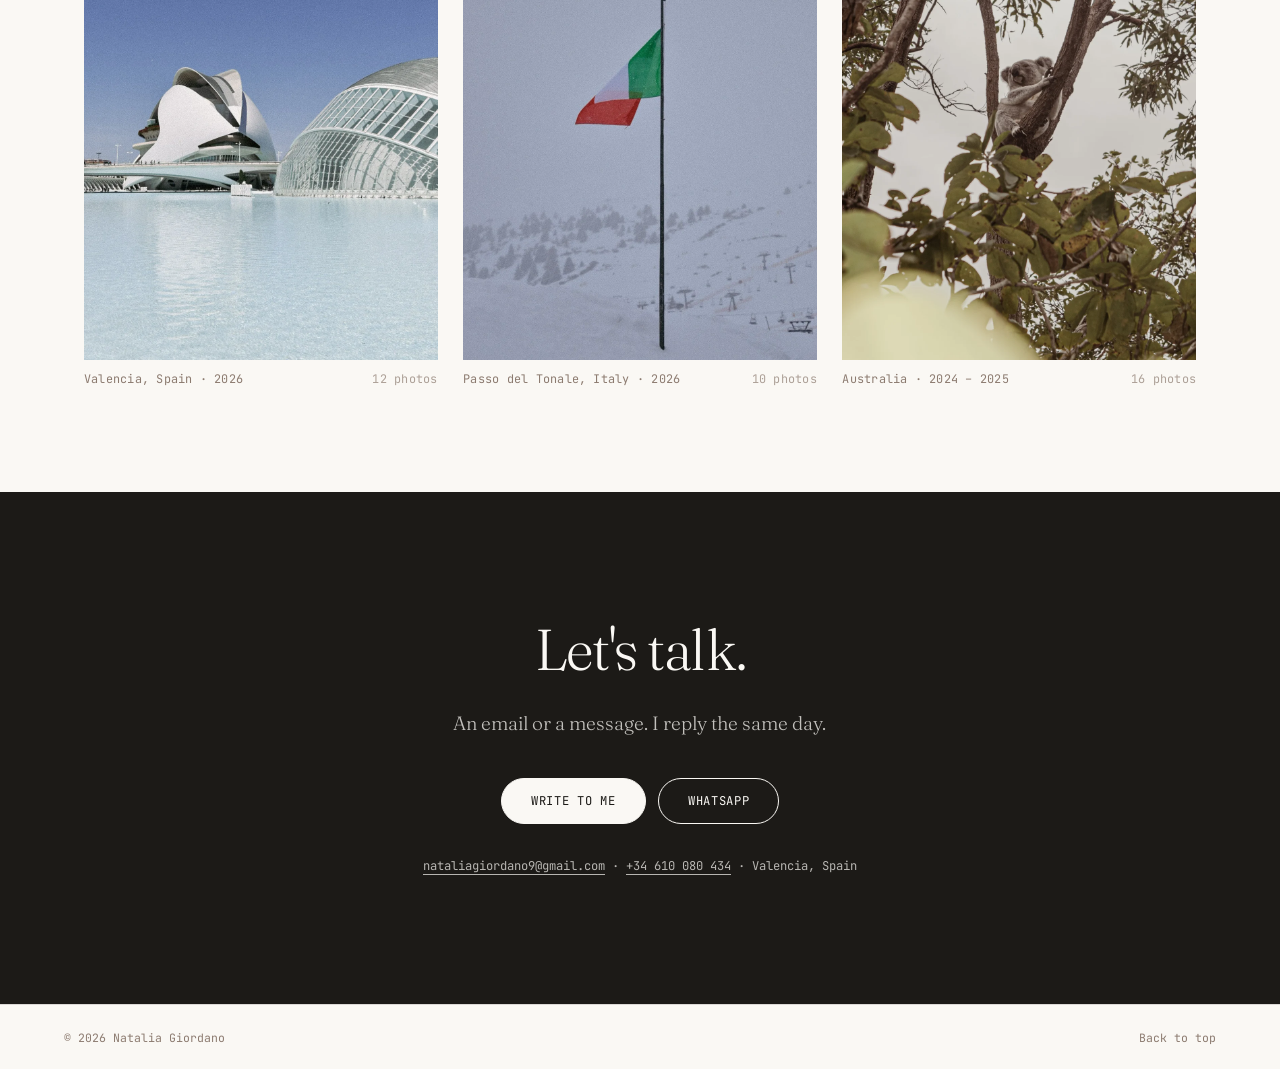
==== commit 957d406d: "CV con los tonos del portafolio: papel, marrones y acento naranja Co-Authored-By: Claude Opus 5.5 <n" ====
--- a/en/index.html
+++ b/en/index.html
@@ -11,10 +11,10 @@
 <link rel="preconnect" href="https://fonts.googleapis.com">
 <link rel="preconnect" href="https://fonts.gstatic.com" crossorigin>
 <link rel="stylesheet" href="https://fonts.googleapis.com/css2?family=Fraunces:ital,opsz,wght@0,9..144,300;0,9..144,400;0,9..144,500;1,9..144,300&family=Inter:wght@400;500&family=JetBrains+Mono:wght@400;500&display=swap">
-<link rel="stylesheet" href="../styles.css?v=20260922">
+<link rel="stylesheet" href="../styles.css?v=20261107">
 <link rel="icon" href="../assets/favicon.svg" type="image/svg+xml">
 <link rel="alternate" hreflang="es" href="../index.html"><link rel="alternate" hreflang="en" href="../en/index.html"><link rel="alternate" hreflang="it" href="../it/index.html">
-<script src="../lib/tema.js?v=20260922"></script>
+<script src="../lib/tema.js?v=20261107"></script>
 <script type="application/ld+json">
 {"@context":"https://schema.org","@type":"Person","name":"Natalia Giordano","jobTitle":"Ingeniera civil · Técnica de proyectos · Diseñadora de marca","email":"mailto:nataliagiordano9@gmail.com","address":{"@type":"PostalAddress","addressLocality":"Valencia","addressCountry":"ES"}}
 </script>
@@ -43,7 +43,7 @@
   </div>
   <div class="hero-foto hero-foto-doble">
     <img src="../assets/img/nati-carnet.webp" alt="Natalia Giordano" loading="eager">
-    <img class="foto-alt" src="../assets/img/nati-retrato.webp" alt="" aria-hidden="true" loading="eager"></div>
+    <img class="foto-alt" src="../assets/img/nati-sidney.webp" alt="" aria-hidden="true" loading="eager"></div>
 </section>
 <section class="bloque bloque-puertas">
   <div class="puertas"><a class="puerta puerta-tecnica" href="tecnica.html" data-iman>
@@ -278,7 +278,7 @@
   <span>© 2026 Natalia Giordano</span>
   <a href="#principal">Back to top</a>
 </footer>
-<script defer src="../lib/manifest.js?v=20260922"></script>
-<script defer src="../main.js?v=20260922"></script>
+<script defer src="../lib/manifest.js?v=20261107"></script>
+<script defer src="../main.js?v=20261107"></script>
 </body>
 </html>
--- a/styles.css
+++ b/styles.css
@@ -3,17 +3,18 @@
    1. Tokens · claro por defecto, oscuro con [data-tema="oscuro"]
    ============================================================= */
 :root {
-  --bg: #F4F1EA;
-  --bg-2: #ECE8DF;
+  --bg: #FAF8F4;
+  --bg-2: #F4EFE6;
   --bg-3: #FFFFFF;
   --fg: #1C1A17;
-  --fg-2: #5B5650;
-  --fg-3: #8E887F;
+  --fg-2: #544138;
+  --fg-3: #8C7B70;
   --linea: rgba(28,26,23,.14);
   --linea-2: rgba(28,26,23,.32);
   --inv-bg: #1C1A17;
-  --inv-fg: #F4F1EA;
-  --acento: #B5472C;
+  --inv-fg: #FAF8F4;
+  --acento: #E2703A;
+  --acento-txt: #9E4217;
   --sombra: 0 24px 50px -30px rgba(28,26,23,.35);
 
   --serif: "Fraunces", "Iowan Old Style", Georgia, serif;
@@ -35,7 +36,8 @@
   --linea-2: rgba(236,232,223,.34);
   --inv-bg: #ECE8DF;
   --inv-fg: #15161A;
-  --acento: #D9714F;
+  --acento: #E2703A;
+  --acento-txt: #E2703A;
   --sombra: 0 24px 50px -30px rgba(0,0,0,.7);
   color-scheme: dark;
 }
@@ -77,7 +79,7 @@
 .correo-titulo { color: var(--fg-3); text-transform: uppercase; letter-spacing: .06em; }
 .correo-dir { font-family: var(--serif); font-size: clamp(1.15rem, 3.4vw, 1.6rem); font-weight: 300; letter-spacing: -.01em; word-break: break-all; border-bottom: 1px solid var(--linea-2); padding-bottom: .3rem; justify-self: center; }
 .correo-dir:hover { border-color: var(--acento); }
-.correo-estado { min-height: 1.2em; color: var(--acento); }
+.correo-estado { min-height: 1.2em; color: var(--acento-txt); }
 .correo-opciones { display: grid; gap: .6rem; }
 .correo-opciones .btn { text-align: center; white-space: nowrap; padding-inline: 1.1rem; font-size: .7rem; min-width: 0; }
 .correo-cerrar { color: var(--fg-3); padding: .6rem; }
@@ -132,7 +134,7 @@
 .hero-titulo { font-size: clamp(2.6rem, 7.4vw, 6.4rem); font-weight: 300; letter-spacing: -.03em; line-height: .95; max-width: 15ch; text-transform: none; }
 .hero-linea { font-family: var(--serif); font-size: clamp(1.1rem, 1.6vw, 1.35rem); font-weight: 300; margin-top: 1.6rem; max-width: 30em; line-height: 1.45; color: var(--fg-2); text-align: justify; hyphens: manual; -webkit-hyphens: manual; text-wrap: initial; }
 .hero-linea + .hero-linea { margin-top: .6rem; }
-.hero-disp { margin-top: 1.4rem; color: var(--acento); text-transform: uppercase; letter-spacing: .06em; }
+.hero-disp { margin-top: 1.4rem; color: var(--acento-txt); text-transform: uppercase; letter-spacing: .06em; }
 .hero-botones { display: flex; flex-wrap: wrap; gap: .8rem; margin-top: 2.4rem; }
 .hero-foto { aspect-ratio: 4 / 5; width: min(100%, 20rem); justify-self: start; background: var(--bg-2); position: relative; overflow: clip; }
 .hero-foto img { width: 100%; height: 100%; object-fit: cover; }
@@ -171,7 +173,7 @@
 .puerta:hover { border-top-color: var(--acento); }
 .puerta-nombre { font-family: var(--serif); font-weight: 300; font-size: clamp(1.6rem, 2.6vw, 2.2rem); line-height: 1.05; letter-spacing: -.02em; }
 .puerta-linea { font-size: .96rem; line-height: 1.55; color: var(--fg-2); text-align: justify; hyphens: auto; -webkit-hyphens: auto; }
-.puerta-disp { color: var(--acento); text-transform: uppercase; letter-spacing: .06em; font-size: .68rem; }
+.puerta-disp { color: var(--acento-txt); text-transform: uppercase; letter-spacing: .06em; font-size: .68rem; }
 .puerta-ir { align-self: end; font-family: var(--mono); font-size: .74rem; letter-spacing: .06em; text-transform: uppercase; display: inline-flex; align-items: center; gap: .6rem; }
 .puerta-ir::after { content: ""; width: 1.4rem; height: 1px; background: currentColor; transition: width .5s var(--ease); }
 .puerta:hover .puerta-ir::after { width: 2.6rem; }
@@ -249,7 +251,7 @@
 .tl-empresa { color: var(--fg-2); font-size: .95rem; }
 .tl-tareas { margin-top: .25rem; max-width: 46rem; color: var(--fg-2); }
 .tl-sector { display: inline-block; margin-top: .5rem; font-family: var(--mono); font-size: .68rem; letter-spacing: .06em; text-transform: uppercase; color: var(--fg-3); }
-.tl-item.is-propio .tl-sector { color: var(--acento); }
+.tl-item.is-propio .tl-sector { color: var(--acento-txt); }
 :root:not([data-puerta="index"]) .tl-item:not(.is-propio):not(.sector-formacion):not(.sector-viaje) .tl-cuerpo { opacity: .6; transition: opacity .3s; }
 :root:not([data-puerta="index"]) .tl-item:not(.is-propio):hover .tl-cuerpo { opacity: 1; }
 @media (min-width: 720px) {
